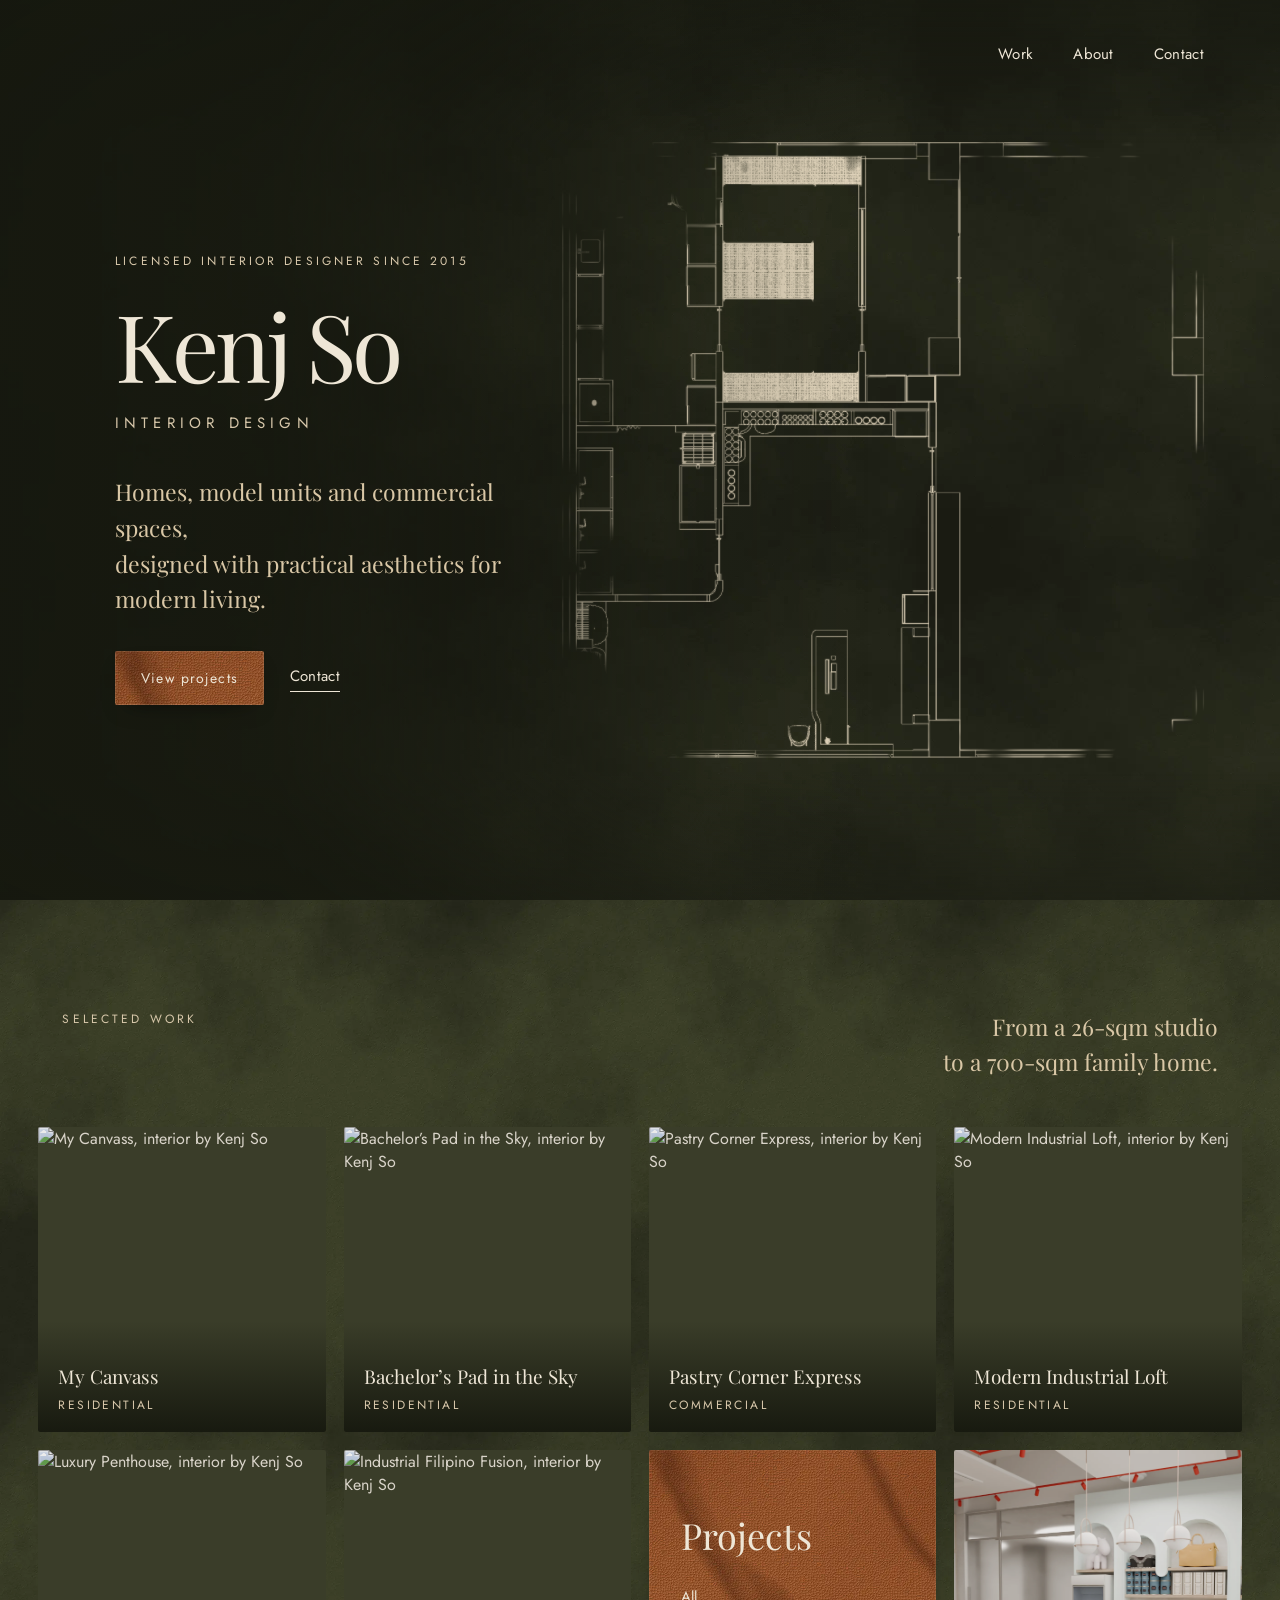
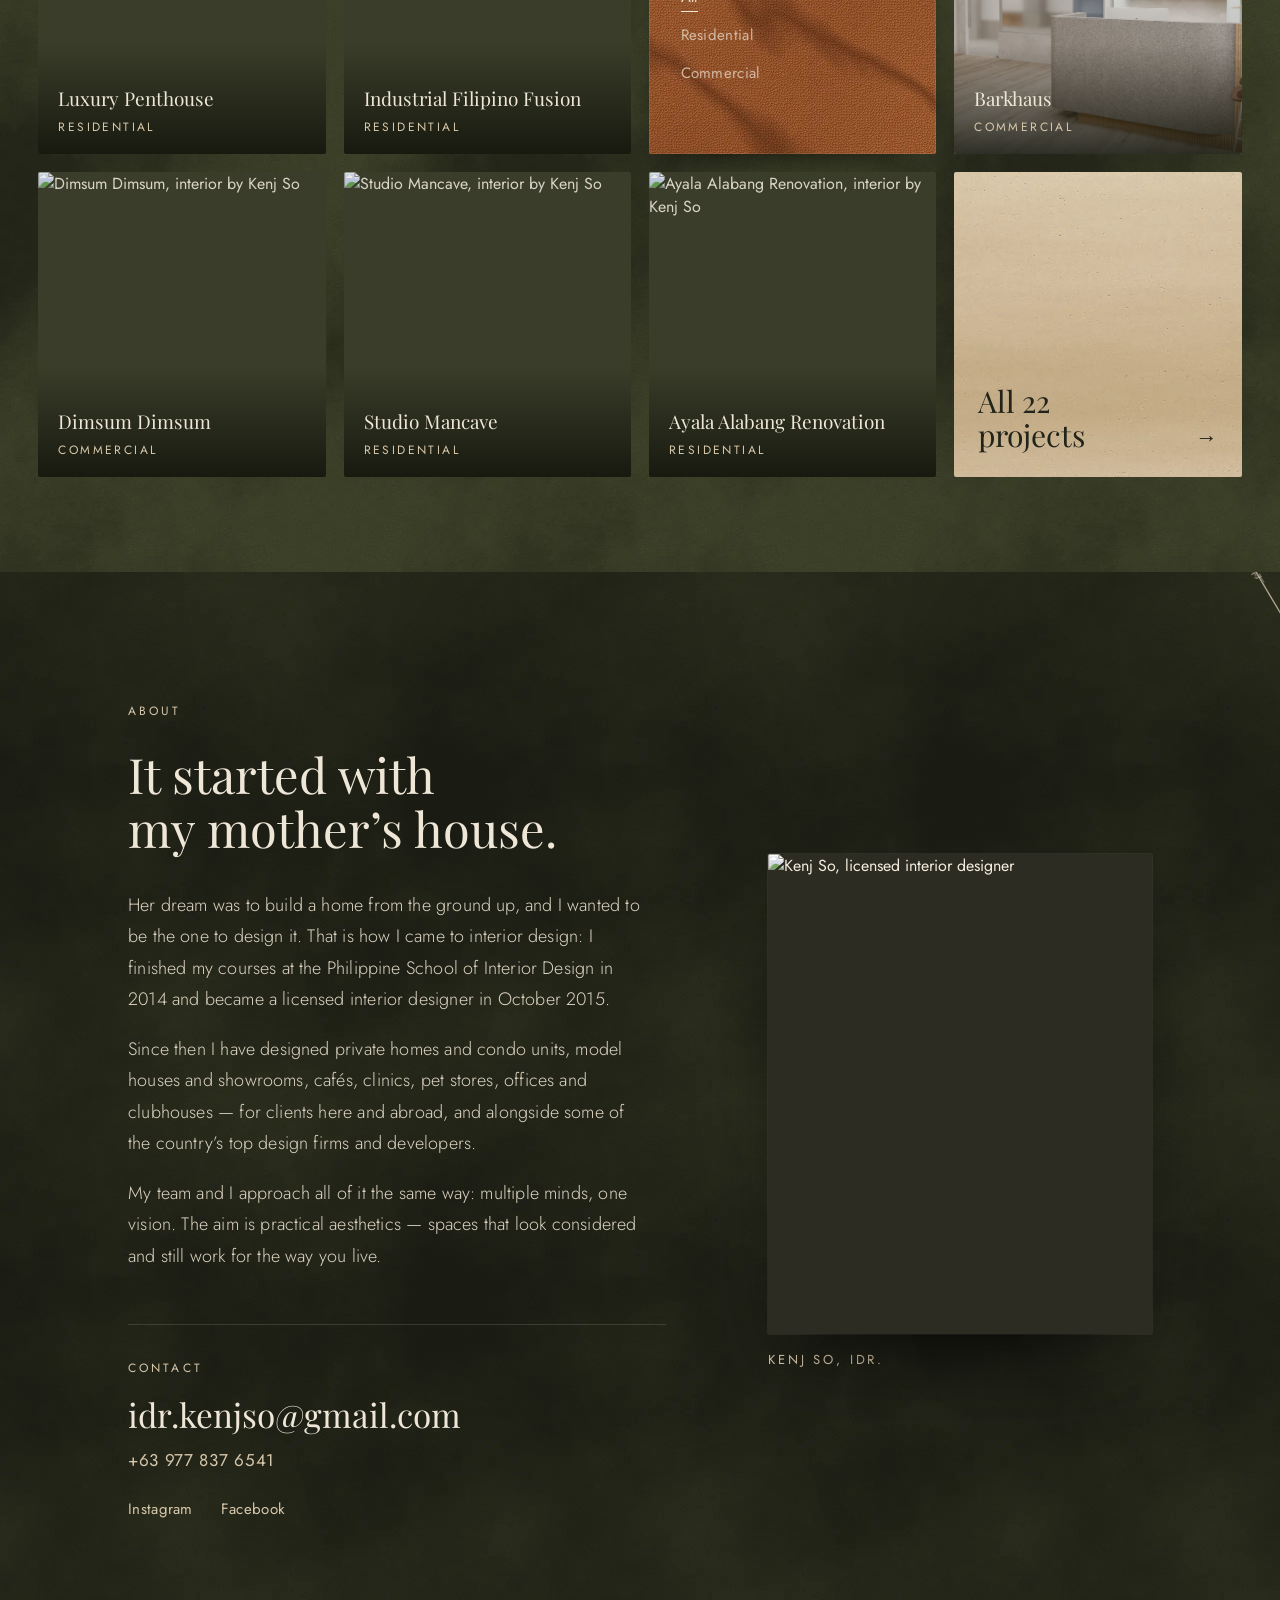
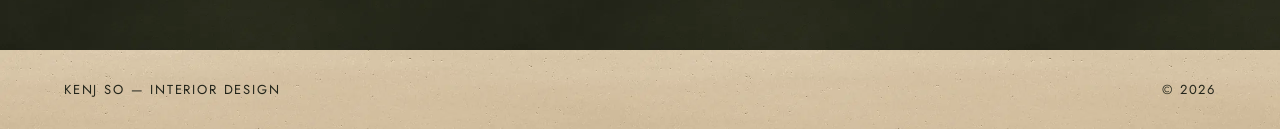
==== index.html @ 74ae032d "Kenj So portfolio prototype for client review Static site: process-led hero (plan → room), portfolio" ====
<!doctype html>
<html lang="en">
<head>
<meta charset="utf-8"><meta name="viewport" content="width=device-width,initial-scale=1">
<title>Kenj So — Interior Design</title>
<meta name="page-title" content="Kenj So — Interior Design">
<meta name="description" content="Kenj So is a licensed interior designer working on homes, model units and commercial spaces.">
<meta name="theme-color" content="#1e2015">
<meta name="robots" content="noindex, nofollow">
<link rel="preconnect" href="https://fonts.googleapis.com"><link rel="preconnect" href="https://fonts.gstatic.com" crossorigin>
<link href="https://fonts.googleapis.com/css2?family=Playfair+Display:ital,wght@0,400;0,500;1,400&family=Jost:wght@300;400;500&display=swap" rel="stylesheet">
<link rel="stylesheet" href="style.css">
<link rel="stylesheet" href="hero-sweep.css">
</head>
<body>
<a class="skip" href="#work">Skip to projects</a>

<nav class="float-nav" id="float-nav" aria-label="Main navigation">
  <span class="nav-indicator" aria-hidden="true"></span>
  <a href="#work" data-section="work">Work</a>
  <a href="#about" data-section="about">About</a>
  <a href="#connect" data-section="connect">Contact</a>
</nav>

<main>
<section class="hero" id="home" aria-labelledby="hero-title">
  <div class="sweep-art" id="sweep-art" aria-hidden="true"><img id="sweep-still" alt=""><canvas id="sweep"></canvas></div>
  <div class="sweep-scrim" aria-hidden="true"></div>
  <div class="hero-copy">
    <p class="eyebrow">Licensed interior designer since 2015</p>
    <h1 id="hero-title">Kenj So</h1>
    <p class="discipline">Interior Design</p>
    <p class="intro">Homes, model units and commercial spaces,<br>designed with practical aesthetics for modern living.</p>
    <div class="hero-links"><a class="button leather" href="#work">View projects</a><a class="text-link" href="#connect">Contact</a></div>
  </div>
</section>

<section id="work" class="work" aria-labelledby="work-title">
  <div class="section-top"><p class="eyebrow">Selected work</p><p class="lede">From a 26-sqm studio<br>to a 700-sqm family home.</p></div>
  <div id="project-grid" class="project-grid">
    <div class="project-index leather">
      <h2 id="work-title">Projects</h2>
      <div class="filters" role="group" aria-label="Project category">
        <button data-filter="all" aria-pressed="true">All</button>
        <button data-filter="residential" aria-pressed="false">Residential</button>
        <button data-filter="commercial" aria-pressed="false">Commercial</button>
      </div>
    </div>
  </div>
</section>

<section id="about" class="about" aria-labelledby="about-title">
  <div class="about-copy">
    <p class="eyebrow">About</p>
    <h2 id="about-title">It started with<br>my mother’s house.</h2>
    <p>Her dream was to build a home from the ground up, and I wanted to be the one to design it. That is how I came to interior design: I finished my courses at the Philippine School of Interior Design in 2014 and became a licensed interior designer in October 2015.</p>
    <p>Since then I have designed private homes and condo units, model houses and showrooms, cafés, clinics, pet stores, offices and clubhouses — for clients here and abroad, and alongside some of the country’s top design firms and developers.</p>
    <p>My team and I approach all of it the same way: multiple minds, one vision. The aim is practical aesthetics — spaces that look considered and still work for the way you live.</p>
    <div class="contact" id="connect">
      <p class="eyebrow">Contact</p>
      <a class="email" href="mailto:idr.kenjso@gmail.com">idr.kenjso@gmail.com</a>
      <a class="phone" href="tel:+639778376541">+63 977 837 6541</a>
      <div class="socials"><a href="https://www.instagram.com/iconique.interiors/" target="_blank" rel="noreferrer">Instagram</a><a href="https://www.facebook.com/Iconique-Interiors-1831429413762339" target="_blank" rel="noreferrer">Facebook</a></div>
    </div>
  </div>
  <figure class="portrait"><img id="portrait" alt="Kenj So, licensed interior designer" loading="lazy"><figcaption>Kenj So, IDr.</figcaption></figure>
</section>
</main>

<footer class="travertine"><span>Kenj So — Interior Design</span><span>© 2026</span></footer>

<script type="module" src="hero-sweep.js"></script><script type="module" src="app.js"></script>
</body></html>
---- style.css ----
/* Kenj So — Olive & Cognac, dark.
   Surfaces carry real-material textures (assets/textures/, made by
   scripts/make_textures.py): olive microcement walls, cognac leather for the
   things you touch, travertine underfoot. */

:root {
  --olive-950: #16180f;
  --olive-900: #1e2015;
  --olive-800: #2a2c1e;
  --olive-700: #3a3d29;
  --olive-500: #5d6042;
  --cognac: #b46d3a;
  --cognac-deep: #7c4320;
  --bronze: #8a6a45;
  --travertine: #d8c8ab;
  --cream: #eee6d6;
  --muted: #a7a08a;
  --ink: #22241a;
  --rule: rgba(238, 230, 214, .14);

  --serif: 'Playfair Display', Georgia, serif;
  --sans: 'Jost', 'Futura', 'Century Gothic', sans-serif;
  --sans-track: .02em;            /* labels set in the sans get a little air */

  --tex-wall: url(assets/textures/microcement-olive.webp);
  --tex-wall-deep: url(assets/textures/microcement-olive-deep.webp);
  --tex-leather: url(assets/textures/leather-cognac.webp);
  --tex-stone: url(assets/textures/travertine.webp);

  --ease-out: cubic-bezier(.2, .7, .2, 1);

  font-family: var(--sans);
  color: var(--cream);
  background: var(--olive-900);
  font-synthesis: none;
  scroll-behavior: smooth;
  -webkit-font-smoothing: antialiased;
}
* { box-sizing: border-box; }
body { margin: 0; background: var(--olive-900) var(--tex-wall-deep) 0 0 / 512px; }
a { color: inherit; text-decoration: none; }
button { font: inherit; color: inherit; cursor: pointer; }
button, a { -webkit-tap-highlight-color: transparent; }
:focus-visible { outline: 2px solid var(--cognac); outline-offset: 5px; }

.leather { background: var(--cognac-deep) var(--tex-leather) 0 0 / 512px; color: var(--cream); }
.travertine { background: var(--travertine) var(--tex-stone) 0 0 / 640px; color: var(--ink); }

.eyebrow {
  font-family: var(--sans); font-size: 12px; line-height: 1.6;
  letter-spacing: .26em; text-transform: uppercase; margin: 0 0 26px; color: var(--travertine);
}
.text-link {
  font-size: 15px; letter-spacing: var(--sans-track);
  border-bottom: 1px solid currentColor; padding-bottom: 4px;
  transition: color .25s, border-color .25s;
}
.text-link:hover { color: var(--cognac); }
.button {
  display: inline-block; font-size: 14px; letter-spacing: .08em;
  padding: 17px 26px; border-radius: 2px;
  box-shadow: inset 0 0 0 1px rgba(255, 235, 210, .12), 0 10px 24px -14px rgba(0, 0, 0, .7);
  transition: filter .25s, transform .25s var(--ease-out);
}
.button:hover { filter: brightness(1.12); transform: translateY(-1px); }

/* ---- Floating navigation ----------------------------------------------- */
.float-nav {
  position: fixed; z-index: 30; top: 26px; right: 4%;
  display: flex; gap: 4px; padding: 6px;
  border-radius: 999px; font-size: 15px; letter-spacing: var(--sans-track);
  border: 1px solid transparent;
  transition: background .45s, border-color .45s, box-shadow .45s, transform .45s var(--ease-out), right .6s var(--ease-out);
}
.float-nav a { position: relative; z-index: 1; white-space: nowrap; padding: 10px 18px; border-radius: 999px; transition: color .3s; color: var(--cream); }
.float-nav a:hover { color: var(--travertine); }
.float-nav a[aria-current=true] { color: var(--cream); }
.float-nav[data-floating=true] {
  background: rgba(22, 24, 15, .62);
  border-color: rgba(238, 230, 214, .12);
  box-shadow: 0 18px 40px -22px rgba(0, 0, 0, .8);
  -webkit-backdrop-filter: blur(14px) saturate(1.2); backdrop-filter: blur(14px) saturate(1.2);
  transform: translateY(-8px);
}
/* The active-section marker: a small leather tab that slides between items. */
.nav-indicator {
  position: absolute; z-index: 0; top: 6px; left: 0; height: calc(100% - 12px); width: 0;
  border-radius: 999px; opacity: 0;
  background: var(--cognac-deep) var(--tex-leather) 0 0 / 256px;
  box-shadow: inset 0 0 0 1px rgba(255, 225, 190, .14);
  transition: transform .5s var(--ease-out), width .5s var(--ease-out), opacity .35s;
}

/* ---- Hero copy (art lives in hero-sweep.css) ----------------------------- */
.hero { position: relative; min-height: 760px; height: 100svh; max-height: 1200px; overflow: hidden; }
.hero-copy { position: absolute; top: 28%; left: 9%; width: 34%; z-index: 2; }
.hero h1 {
  font-family: var(--serif); font-weight: 400; font-size: clamp(76px, 7.3vw, 128px);
  line-height: 1.02; letter-spacing: -.045em; margin: 0 0 20px; color: var(--cream);
}
.discipline { font-size: 15px; letter-spacing: .34em; text-transform: uppercase; margin: 0 0 40px; color: var(--travertine); }
.intro { font-family: var(--serif); font-size: 23px; line-height: 1.55; color: #d9c7a6; margin: 0; }
.hero-links { display: flex; gap: 26px; align-items: center; margin-top: 34px; flex-wrap: wrap; }

/* ---- Work --------------------------------------------------------------- */
.work { background: var(--olive-800) var(--tex-wall) 0 0 / 512px; padding: 110px 3% 95px; }
.section-top { display: flex; align-items: start; justify-content: space-between; margin: 0 2% 48px; }
.section-top .eyebrow { margin: 0; }
.lede { font-family: var(--serif); font-size: 23px; line-height: 1.5; margin: 0; text-align: right; color: #d9c7a6; }

.project-grid { position: relative; display: grid; grid-template-columns: repeat(4, minmax(0, 1fr)); gap: 18px; }
.project-index {
  grid-column: 3; grid-row: 2;
  display: flex; flex-direction: column; justify-content: center; padding: 30px 11%;
  border-radius: 2px; box-shadow: inset 0 0 0 1px rgba(255, 225, 190, .1), 0 18px 40px -26px #000;
}
.project-index h2 { font-family: var(--serif); font-size: 36px; font-weight: 400; line-height: 1.18; margin: 0 0 24px; }
.filters { display: flex; flex-direction: column; align-items: start; gap: 4px; }
.filters button {
  font-size: 15px; letter-spacing: var(--sans-track); background: none; border: 0; padding: 6px 0;
  color: rgba(238, 230, 214, .7); position: relative; transition: color .25s;
}
.filters button::after {
  content: ""; position: absolute; left: 0; right: 0; bottom: 2px; height: 1px; background: currentColor;
  transform: scaleX(0); transform-origin: left; transition: transform .4s var(--ease-out);
}
.filters button:hover, .filters button[aria-pressed=true] { color: var(--cream); }
.filters button[aria-pressed=true]::after { transform: scaleX(1); }

.project-card {
  position: relative; aspect-ratio: 1 / 1.06; overflow: hidden; padding: 0; border: 0;
  text-align: left; color: var(--cream); background: var(--olive-700); border-radius: 2px;
}
.project-card img { width: 100%; height: 100%; object-fit: cover; display: block; transition: transform .8s var(--ease-out), filter .6s; filter: saturate(.72) brightness(.92); }
.project-card:hover img { transform: scale(1.045); filter: saturate(1) brightness(1); }
.project-caption { position: absolute; inset: auto 0 0; padding: 44px 20px 18px; background: linear-gradient(transparent, rgba(16, 18, 10, .82)); }
.project-caption strong { display: block; font-family: var(--serif); font-size: 19px; font-weight: 400; line-height: 1.25; }
.project-caption span { display: block; font-size: 12px; letter-spacing: .2em; text-transform: uppercase; margin-top: 7px; color: var(--travertine); }

.more-projects {
  display: flex; align-items: end; justify-content: space-between; gap: 12px; padding: 24px; min-height: 180px;
  font-family: var(--serif); font-size: 30px; border-radius: 2px;
}
.more-projects::after { content: "→"; font-family: var(--sans); font-size: 22px; transition: transform .35s var(--ease-out); }
.more-projects span { max-width: 8ch; line-height: 1.12; }
.more-projects:hover::after { transform: translateX(6px); }

.project-grid.filtered .project-index { grid-column: auto; grid-row: auto; }
.project-grid [hidden] { display: none; }

/* ---- About + Contact ------------------------------------------------------- */
.about { position: relative; overflow: hidden; padding: 130px 10% 130px; display: grid; grid-template-columns: 1.05fr .75fr; gap: 10%; align-items: center; isolation: isolate; }
.sketch-canvas { position: absolute; inset: 0; width: 100%; height: 100%; z-index: -1; pointer-events: none; }
.about-copy { position: relative; }
.about h2 { font-family: var(--serif); font-weight: 400; font-size: clamp(38px, 3.8vw, 60px); margin: 0 0 34px; line-height: 1.12; }
.about-copy > p:not(.eyebrow) { max-width: 520px; font-size: 18px; line-height: 1.75; color: #ddd4c2; letter-spacing: .01em; font-weight: 300; }
.contact { border-top: 1px solid var(--rule); margin-top: 52px; padding-top: 34px; scroll-margin-top: 120px; }
.contact .eyebrow { margin-bottom: 14px; }
.email { display: inline-block; font-family: var(--serif); font-size: clamp(26px, 2.6vw, 38px); background: linear-gradient(var(--cognac), var(--cognac)) 0 100% / 0 1px no-repeat; transition: background-size .5s var(--ease-out), color .3s; }
.email:hover { background-size: 100% 1px; color: #e2b48b; }
.phone { display: block; margin-top: 12px; font-size: 17px; letter-spacing: .04em; color: var(--travertine); }
.socials { display: flex; gap: 28px; font-size: 15px; letter-spacing: var(--sans-track); margin-top: 26px; color: var(--travertine); }
.socials a:hover, .phone:hover { color: var(--cream); }
.portrait { margin: 0; justify-self: end; width: 100%; max-width: 440px; position: relative; }
.portrait img { display: block; width: 100%; aspect-ratio: 4 / 5; object-fit: cover; object-position: 50% 18%; border-radius: 2px; filter: saturate(.62) sepia(.12); box-shadow: 0 40px 80px -40px rgba(0, 0, 0, .85), 0 0 0 1px rgba(238, 230, 214, .08); background: var(--olive-800); }
.portrait figcaption { position: static; margin-top: 16px; font-size: 13px; letter-spacing: .22em; text-transform: uppercase; color: var(--travertine); }

footer { padding: 30px 5%; display: flex; justify-content: space-between; gap: 30px; font-size: 13px; letter-spacing: .14em; text-transform: uppercase; }

/* ---- Utility, dialog ------------------------------------------------------ */
.skip { position: absolute; width: 1px; height: 1px; overflow: hidden; clip: rect(0 0 0 0); white-space: nowrap; }
.skip:focus { clip: auto; top: 12px; left: 12px; width: auto; height: auto; padding: 10px; background: var(--cream); color: var(--ink); z-index: 40; }
dialog { padding: 0; border: 0; color: var(--cream); width: min(920px, 92vw); max-height: 90svh; background: var(--olive-900) var(--tex-wall-deep) 0 0 / 512px; border-radius: 2px; }
dialog::backdrop { background: rgba(14, 15, 9, .82); -webkit-backdrop-filter: blur(6px); backdrop-filter: blur(6px); }
.close { position: sticky; top: 15px; float: right; margin: 15px; z-index: 1; background: rgba(22, 24, 15, .7); border: 1px solid var(--rule); padding: 11px 20px; border-radius: 999px; letter-spacing: var(--sans-track); }
.dialog-content { padding: 56px; }
.dialog-content h2 { font-family: var(--serif); font-size: 40px; line-height: 1.2; font-weight: 400; margin: 18px 0; }
.dialog-content p { font-size: 17px; line-height: 1.8; color: #ddd4c2; white-space: pre-line; }
.dialog-content img { width: 100%; height: auto; display: block; margin: 20px 0; }
#dialog-images { clear: both; }

/* ---- Responsive ------------------------------------------------------------ */
@media (min-width: 1700px) { .hero-copy { left: 12%; } }
@media (max-width: 1000px) {
  .hero-copy { left: 6%; width: 40%; }
  .hero h1 { font-size: 86px; }
  .project-grid { gap: 12px; }
  .project-index { padding: 18px 8%; }
  .project-index h2 { font-size: 30px; }
  .about { padding: 100px 7%; gap: 7%; }
}
@media (max-width: 700px) {
  .float-nav { top: 14px; right: 50%; transform: translateX(50%); font-size: 14px; }
  .float-nav[data-floating=true] { transform: translateX(50%) translateY(-4px); }
  .float-nav a { padding: 9px 13px; }
  .hero { height: 100svh; min-height: 640px; max-height: none; }
  .hero-copy { top: auto; bottom: max(44px, 6svh); left: 7%; width: 86%; }
  .hero h1 { font-size: 76px; margin-bottom: 12px; text-shadow: 0 2px 24px rgba(8,16,10,.5); }
  .hero .eyebrow { font-size: 11px; margin-bottom: 20px; }
  .discipline { font-size: 13px; margin-bottom: 24px; }
  .intro { font-size: 20px; line-height: 1.45; }
  .hero-links { margin-top: 24px; }
  .work { padding: 70px 5% 55px; }
  .section-top { margin: 0 0 28px; flex-direction: column; gap: 14px; }
  .lede { font-size: 20px; text-align: left; }
  .project-grid { grid-template-columns: repeat(2, minmax(0, 1fr)); gap: 10px; }
  .project-index { grid-column: 1; grid-row: 1; min-height: 220px; padding: 16px 9%; }
  .project-index h2 { font-size: 30px; margin-bottom: 14px; }
  .filters button { font-size: 14px; }
  .project-caption { padding: 30px 12px 13px; }
  .project-caption strong { font-size: 16px; }
  .project-caption span { font-size: 10px; }
  .more-projects { font-size: 24px; min-height: 0; aspect-ratio: 1 / 1.06; }
  .about { padding: 80px 8% 90px; grid-template-columns: 1fr; gap: 56px; }
  .about h2 { font-size: 40px; }
  .about-copy > p:not(.eyebrow) { font-size: 17px; }
  .portrait { justify-self: center; max-width: 360px; }
  .email { font-size: 30px; }
  footer { flex-direction: column; gap: 8px; padding: 26px 8%; font-size: 11px; }
  .dialog-content { padding: 44px 24px; }
  .dialog-content h2 { font-size: 30px; }
}
@media (prefers-reduced-motion: reduce) {
  :root { scroll-behavior: auto; }
  *, *::before, *::after { transition: none !important; }
}


html.pv-open, html.pv-open body { overflow: hidden; }

/* ---- Portfolio page --------------------------------------------------------- */
.portfolio { padding: 140px 4% 110px; }
.portfolio-head { margin: 0 1% 52px; }
.back-home { font-size: 14px; letter-spacing: .2em; text-transform: uppercase; }
.portfolio-head h1 { font-family: var(--serif); font-weight: 400; font-size: clamp(56px, 7vw, 112px); line-height: 1; letter-spacing: -.03em; margin: 34px 0 30px; }
.portfolio-bar { display: flex; justify-content: space-between; align-items: end; gap: 24px; border-bottom: 1px solid var(--rule); padding-bottom: 14px; }
.filters-row { flex-direction: row; gap: 26px; }
.count { margin: 0; font-size: 14px; letter-spacing: .08em; color: var(--muted); }
.portfolio-grid { position: relative; display: grid; grid-template-columns: repeat(4, minmax(0, 1fr)); grid-auto-rows: clamp(220px, 20vw, 360px); grid-auto-flow: dense; gap: 16px; }
.portfolio-grid .project-card { aspect-ratio: auto; height: 100%; }
.portfolio-grid .big { grid-column: span 2; grid-row: span 2; }
.portfolio-grid .tall { grid-row: span 2; }
.portfolio-grid .wide { grid-column: span 2; }
.portfolio-grid .big .project-caption strong { font-size: 28px; }
.portfolio-grid [hidden] { display: none; }

/* ---- Project view (full screen, over the page) ------------------------------ */
.project-view { position: fixed; inset: 0; z-index: 60; background: var(--olive-900) var(--tex-wall-deep) 0 0 / 512px; color: var(--cream); }
.project-view[hidden] { display: none; }
.pv-scroll { position: absolute; inset: 0; overflow-y: auto; overscroll-behavior: contain; }
.pv-close {
  position: absolute; top: 22px; right: 4%; z-index: 2; padding: 11px 22px; border-radius: 999px; font-size: 15px; letter-spacing: var(--sans-track);
  background: rgba(22, 24, 15, .62); border: 1px solid rgba(238, 230, 214, .16); -webkit-backdrop-filter: blur(12px); backdrop-filter: blur(12px);
  transition: background .25s;
}
.pv-close::after { content: " ✕"; font-size: 12px; margin-left: 4px; }
.pv-close:hover { background: var(--cognac-deep) var(--tex-leather) 0 0 / 256px; }
.pv-hero { position: relative; height: 100svh; min-height: 520px; overflow: hidden; }
.pv-hero img { position: absolute; inset: 0; width: 100%; height: 100%; object-fit: cover; }
.pv-hero::after { content: ""; position: absolute; inset: 0; background: linear-gradient(0deg, rgba(16, 18, 10, .88) 0%, rgba(16, 18, 10, .35) 34%, rgba(16, 18, 10, 0) 58%), linear-gradient(180deg, rgba(16, 18, 10, .45), transparent 18%); }
.pv-hero-copy { position: absolute; z-index: 1; left: 6%; right: 6%; bottom: 8%; max-width: 980px; }
.pv-hero h1 { font-family: var(--serif); font-weight: 400; font-size: clamp(48px, 6.4vw, 104px); line-height: 1.02; letter-spacing: -.03em; margin: 0 0 18px; }
.pv-tagline { font-family: var(--serif); font-size: clamp(19px, 1.7vw, 25px); line-height: 1.45; color: #e0cfb0; margin: 0; max-width: 34em; }
.pv-story { display: grid; grid-template-columns: minmax(180px, 1fr) 2.4fr; gap: 6%; padding: 110px 6% 90px; max-width: 1400px; margin: 0 auto; }
.pv-meta { margin: 0; display: grid; grid-template-columns: auto; align-content: start; gap: 4px; position: sticky; top: 100px; }
.pv-meta dt { font-size: 12px; letter-spacing: .24em; text-transform: uppercase; color: var(--muted); margin-top: 18px; }
.pv-meta dt:first-child { margin-top: 0; }
.pv-meta dd { margin: 0; font-size: 17px; color: var(--cream); }
.pv-body p { font-size: 19px; line-height: 1.8; font-weight: 300; color: #e2dac8; margin: 0 0 1.2em; max-width: 40em; }
.pv-body p:first-child::first-letter { font-family: var(--serif); float: left; font-size: 3.4em; line-height: .9; padding: 6px 10px 0 0; color: var(--travertine); }
.pv-gallery { display: grid; grid-template-columns: 1fr 1fr; gap: 16px; padding: 0 4% 16px; }
.pv-gallery figure { margin: 0; overflow: hidden; border-radius: 2px; background: var(--olive-800); }
.pv-gallery figure.wide { grid-column: span 2; }
.pv-gallery img { display: block; width: 100%; height: 100%; object-fit: cover; }
.pv-next { display: flex; justify-content: space-between; align-items: end; gap: 30px; padding: 100px 6% 90px; border-top: 1px solid var(--rule); margin-top: 90px; }
.pv-next-link { text-align: right; }
.pv-next-link .eyebrow { display: block; margin-bottom: 10px; }
.pv-next-link strong { font-family: var(--serif); font-weight: 400; font-size: clamp(34px, 4.4vw, 68px); line-height: 1.05; transition: color .3s; }
.pv-next-link strong::after { content: " →"; font-family: var(--sans); font-size: .5em; vertical-align: middle; }
.pv-next-link:hover strong { color: #e2b48b; }

@media (max-width: 700px) {
  .portfolio { padding: 110px 5% 70px; }
  .portfolio-bar { flex-direction: column; align-items: start; }
  .filters-row { gap: 20px; }
  .portfolio-grid { grid-template-columns: repeat(2, minmax(0, 1fr)); grid-auto-rows: 46vw; gap: 10px; }
  .portfolio-grid .big .project-caption strong { font-size: 22px; }
  .pv-close { top: 14px; right: 5%; }
  .pv-hero { height: 86svh; }
  .pv-story { grid-template-columns: 1fr; padding: 64px 7% 50px; gap: 34px; }
  .pv-meta { position: static; grid-template-columns: auto 1fr; column-gap: 18px; row-gap: 6px; }
  .pv-meta dt { margin-top: 0; align-self: center; }
  .pv-body p { font-size: 17px; }
  .pv-gallery { grid-template-columns: 1fr; gap: 10px; padding: 0 0 10px; }
  .pv-gallery figure.wide { grid-column: auto; }
  .pv-next { flex-direction: column-reverse; align-items: start; padding: 70px 7%; margin-top: 50px; }
  .pv-next-link { text-align: left; }
}
---- hero-sweep.css ----
/* Full-bleed "first line" hero (see hero-sweep.js). Loaded after style.css. */
.hero { background: var(--olive-950) var(--tex-wall-deep) 0 0 / 512px; }
.sweep-art { position: absolute; inset: 0; z-index: 0; }
.sweep-art canvas, .sweep-art img { position: absolute; inset: 0; width: 100%; height: 100%; display: block; }
.sweep-art img { object-fit: cover; object-position: 58% 50%; opacity: 0; transition: opacity .8s ease; }
.sweep-art[data-mode=still] img { opacity: 1; }
.sweep-art[data-mode=still] canvas { display: none; }
.sweep-art img:not([src]) { display: none; }

/* Dark scrim so the copy reads over the finished (light) room. Over the
   microcement stages it is near-invisible: it matches the paper. */
.sweep-scrim {
  position: absolute; inset: 0; z-index: 1; pointer-events: none;
  background:
    linear-gradient(90deg, rgba(22,24,15,.95) 0%, rgba(22,24,15,.88) 22%, rgba(22,24,15,.58) 37%, rgba(22,24,15,.14) 55%, rgba(22,24,15,0) 68%),
    linear-gradient(180deg, rgba(22,24,15,.55) 0%, rgba(22,24,15,0) 16%),
    linear-gradient(0deg, rgba(30,32,21,.6) 0%, rgba(30,32,21,0) 14%);
}

/* Phones: the artwork fills the screen behind the copy. An emerald-olive veil
   keeps the text readable, deepest at the bottom where the copy sits. */
@media (max-width: 700px) {
  .sweep-art img { object-position: 58% 50%; }
  .sweep-scrim {
    background:
      linear-gradient(180deg, rgba(14,28,20,.62) 0%, rgba(14,28,20,.18) 16%, rgba(14,28,20,.24) 40%, rgba(12,24,17,.80) 66%, rgba(10,20,14,.93) 100%),
      linear-gradient(rgba(24,48,32,.20), rgba(24,48,32,.20));
  }
}
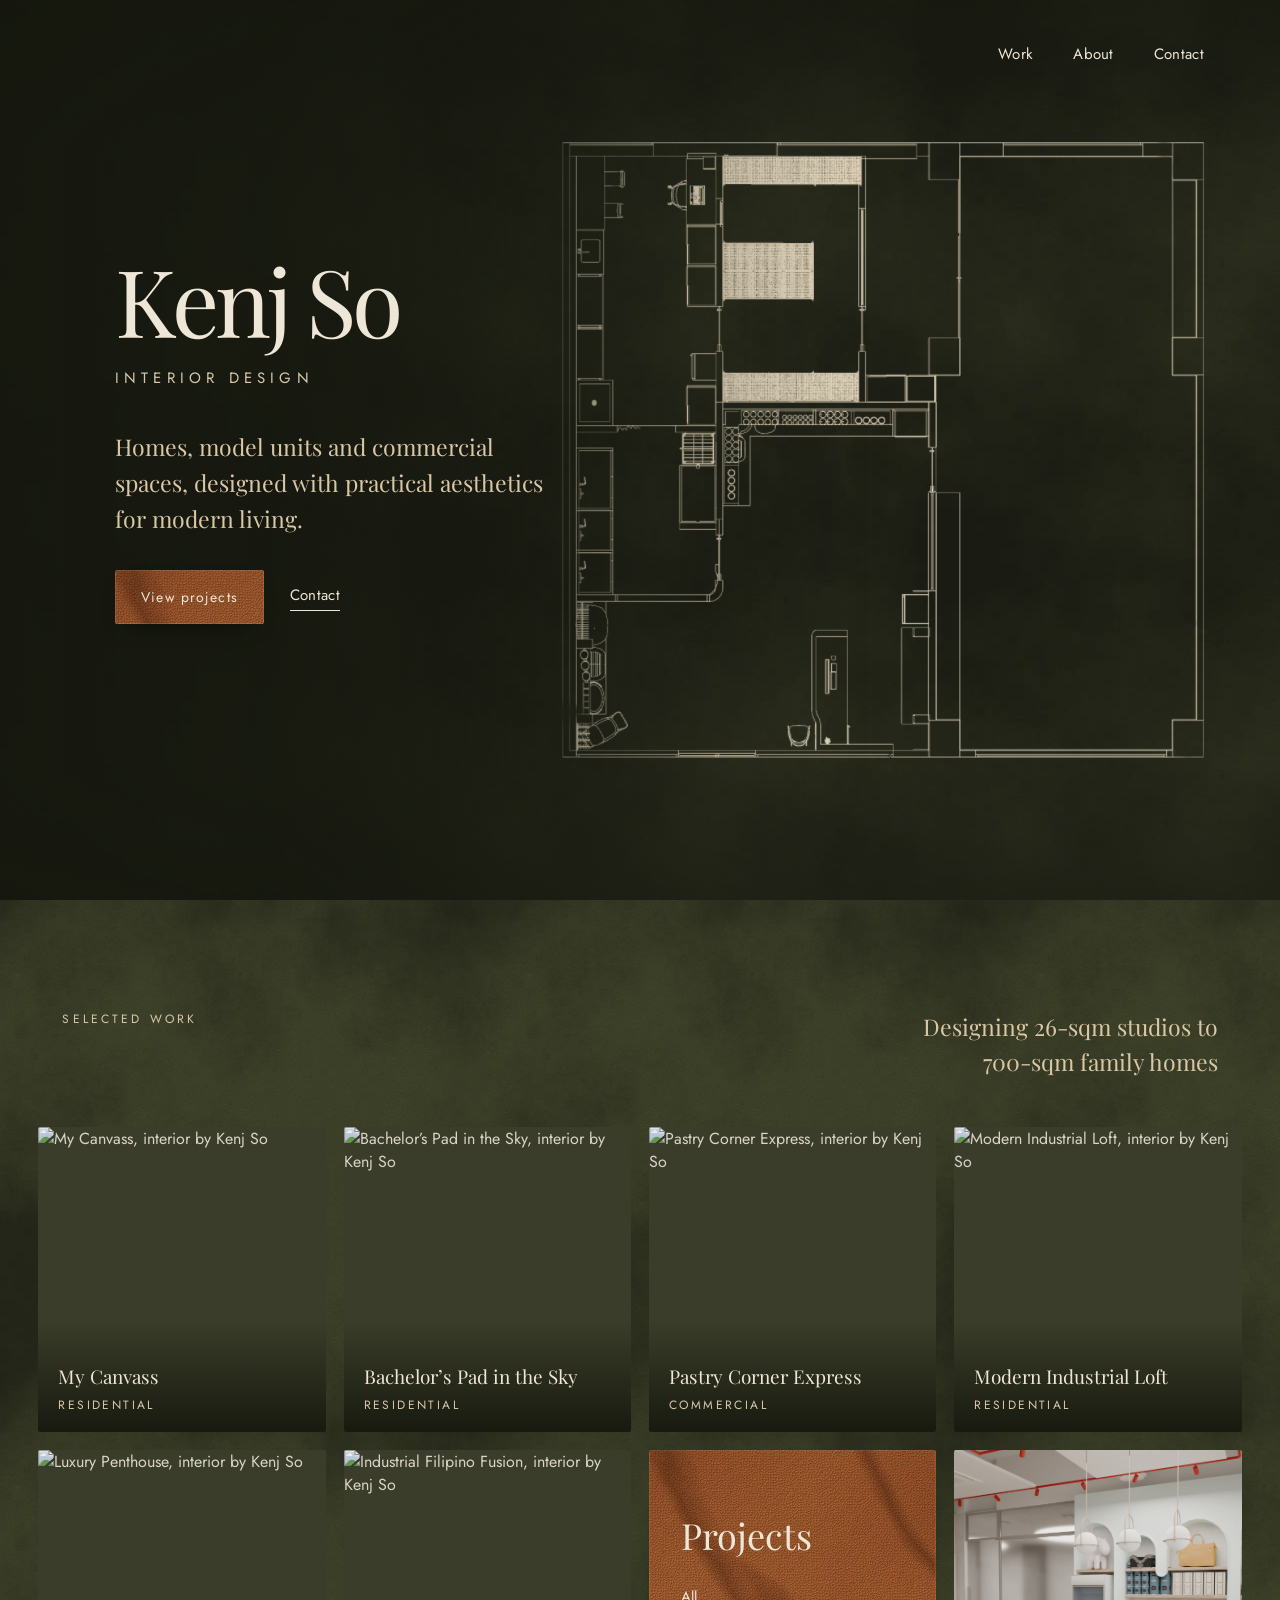
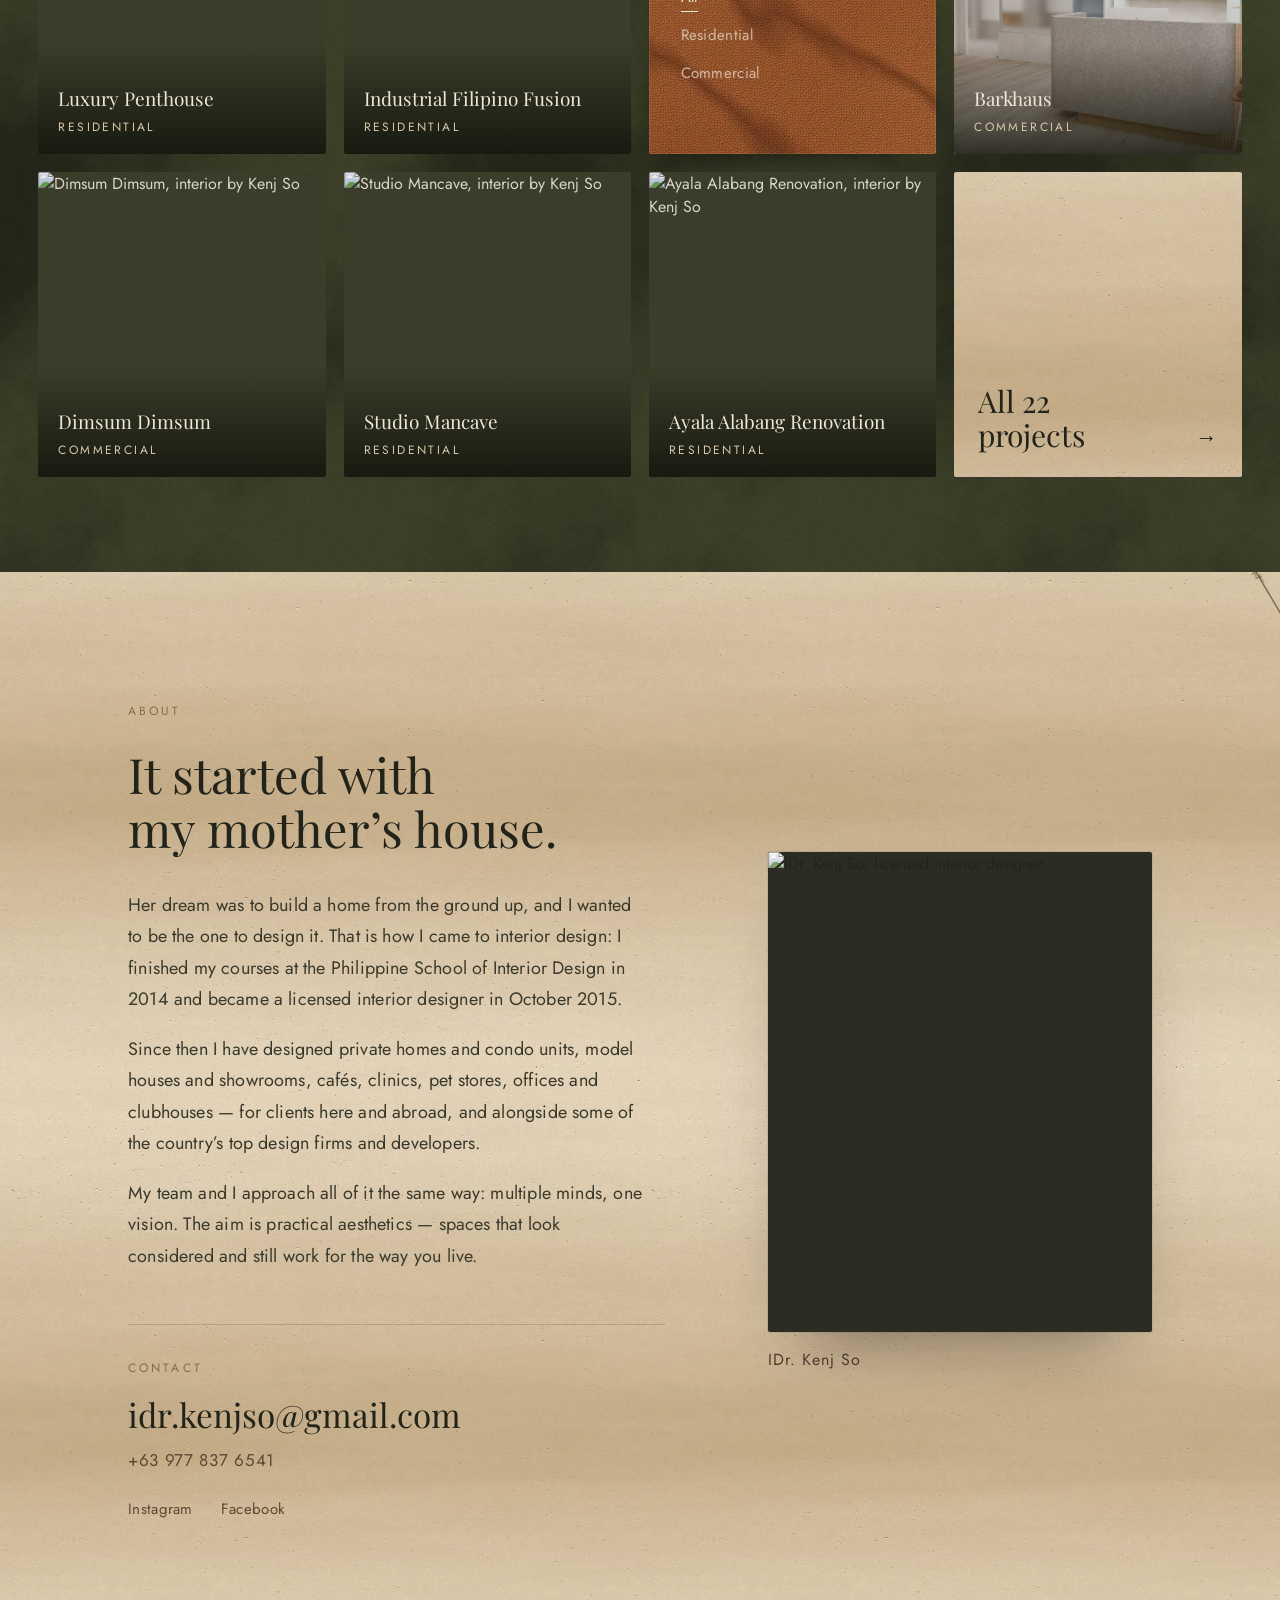
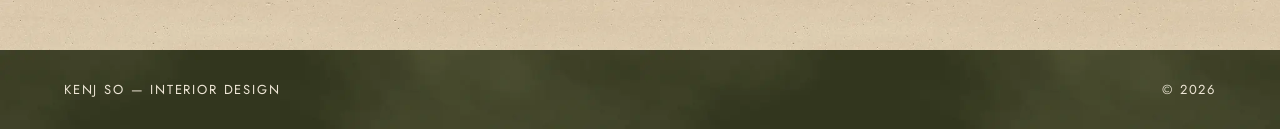
==== commit 6f08c465: "Refine copy, Projects tile on phones, travertine contact fold - Hero: drop the 'since 2015' eyebrow;" ====
--- a/index.html
+++ b/index.html
@@ -27,16 +27,15 @@
   <div class="sweep-art" id="sweep-art" aria-hidden="true"><img id="sweep-still" alt=""><canvas id="sweep"></canvas></div>
   <div class="sweep-scrim" aria-hidden="true"></div>
   <div class="hero-copy">
-    <p class="eyebrow">Licensed interior designer since 2015</p>
     <h1 id="hero-title">Kenj So</h1>
     <p class="discipline">Interior Design</p>
-    <p class="intro">Homes, model units and commercial spaces,<br>designed with practical aesthetics for modern living.</p>
+    <p class="intro">Homes, model units and commercial spaces, designed with practical aesthetics for modern living.</p>
     <div class="hero-links"><a class="button leather" href="#work">View projects</a><a class="text-link" href="#connect">Contact</a></div>
   </div>
 </section>
 
 <section id="work" class="work" aria-labelledby="work-title">
-  <div class="section-top"><p class="eyebrow">Selected work</p><p class="lede">From a 26-sqm studio<br>to a 700-sqm family home.</p></div>
+  <div class="section-top"><p class="eyebrow">Selected work</p><p class="lede">Designing 26-sqm studios to 700-sqm family homes</p></div>
   <div id="project-grid" class="project-grid">
     <div class="project-index leather">
       <h2 id="work-title">Projects</h2>
@@ -49,7 +48,7 @@
   </div>
 </section>
 
-<section id="about" class="about" aria-labelledby="about-title">
+<section id="about" class="about travertine" aria-labelledby="about-title">
   <div class="about-copy">
     <p class="eyebrow">About</p>
     <h2 id="about-title">It started with<br>my mother’s house.</h2>
@@ -63,11 +62,11 @@
       <div class="socials"><a href="https://www.instagram.com/iconique.interiors/" target="_blank" rel="noreferrer">Instagram</a><a href="https://www.facebook.com/Iconique-Interiors-1831429413762339" target="_blank" rel="noreferrer">Facebook</a></div>
     </div>
   </div>
-  <figure class="portrait"><img id="portrait" alt="Kenj So, licensed interior designer" loading="lazy"><figcaption>Kenj So, IDr.</figcaption></figure>
+  <figure class="portrait"><img id="portrait" alt="IDr. Kenj So, licensed interior designer" loading="lazy"><figcaption>IDr. Kenj So</figcaption></figure>
 </section>
 </main>
 
-<footer class="travertine"><span>Kenj So — Interior Design</span><span>© 2026</span></footer>
+<footer class="limewash"><span>Kenj So — Interior Design</span><span>© 2026</span></footer>
 
 <script type="module" src="hero-sweep.js"></script><script type="module" src="app.js"></script>
 </body></html>
--- a/style.css
+++ b/style.css
@@ -26,6 +26,7 @@
   --tex-wall-deep: url(assets/textures/microcement-olive-deep.webp);
   --tex-leather: url(assets/textures/leather-cognac.webp);
   --tex-stone: url(assets/textures/travertine.webp);
+  --tex-limewash: url(assets/textures/limewash-olive.webp);
 
   --ease-out: cubic-bezier(.2, .7, .2, 1);
 
@@ -45,6 +46,7 @@
 
 .leather { background: var(--cognac-deep) var(--tex-leather) 0 0 / 512px; color: var(--cream); }
 .travertine { background: var(--travertine) var(--tex-stone) 0 0 / 640px; color: var(--ink); }
+.limewash { background: var(--olive-700) var(--tex-limewash) 0 0 / 640px; color: var(--cream); }
 
 .eyebrow {
   font-family: var(--sans); font-size: 12px; line-height: 1.6;
@@ -99,14 +101,14 @@
   line-height: 1.02; letter-spacing: -.045em; margin: 0 0 20px; color: var(--cream);
 }
 .discipline { font-size: 15px; letter-spacing: .34em; text-transform: uppercase; margin: 0 0 40px; color: var(--travertine); }
-.intro { font-family: var(--serif); font-size: 23px; line-height: 1.55; color: #d9c7a6; margin: 0; }
+.intro { font-family: var(--serif); font-size: 23px; line-height: 1.55; color: #d9c7a6; margin: 0; max-width: 22em; }
 .hero-links { display: flex; gap: 26px; align-items: center; margin-top: 34px; flex-wrap: wrap; }
 
 /* ---- Work --------------------------------------------------------------- */
 .work { background: var(--olive-800) var(--tex-wall) 0 0 / 512px; padding: 110px 3% 95px; }
 .section-top { display: flex; align-items: start; justify-content: space-between; margin: 0 2% 48px; }
 .section-top .eyebrow { margin: 0; }
-.lede { font-family: var(--serif); font-size: 23px; line-height: 1.5; margin: 0; text-align: right; color: #d9c7a6; }
+.lede { font-family: var(--serif); font-size: 23px; line-height: 1.5; margin: 0; text-align: right; color: #d9c7a6; max-width: 15em; }
 
 .project-grid { position: relative; display: grid; grid-template-columns: repeat(4, minmax(0, 1fr)); gap: 18px; }
 .project-index {
@@ -149,21 +151,24 @@
 .project-grid [hidden] { display: none; }
 
 /* ---- About + Contact ------------------------------------------------------- */
-.about { position: relative; overflow: hidden; padding: 130px 10% 130px; display: grid; grid-template-columns: 1.05fr .75fr; gap: 10%; align-items: center; isolation: isolate; }
+/* On travertine: ink text, bronze accents, and the sketches drawn in pencil-bronze. */
+.about { --sketch-ink: rgba(92, 70, 46, .42); --rule-dark: rgba(34, 36, 26, .18); position: relative; overflow: hidden; padding: 130px 10% 130px; display: grid; grid-template-columns: 1.05fr .75fr; gap: 10%; align-items: center; isolation: isolate; }
 .sketch-canvas { position: absolute; inset: 0; width: 100%; height: 100%; z-index: -1; pointer-events: none; }
 .about-copy { position: relative; }
 .about h2 { font-family: var(--serif); font-weight: 400; font-size: clamp(38px, 3.8vw, 60px); margin: 0 0 34px; line-height: 1.12; }
-.about-copy > p:not(.eyebrow) { max-width: 520px; font-size: 18px; line-height: 1.75; color: #ddd4c2; letter-spacing: .01em; font-weight: 300; }
-.contact { border-top: 1px solid var(--rule); margin-top: 52px; padding-top: 34px; scroll-margin-top: 120px; }
+.about .eyebrow { color: var(--bronze); }
+.about-copy > p:not(.eyebrow) { max-width: 520px; font-size: 18px; line-height: 1.75; color: #3a3a2c; letter-spacing: .01em; font-weight: 400; }
+.about .text-link:hover { color: var(--cognac-deep); }
+.contact { border-top: 1px solid var(--rule-dark); margin-top: 52px; padding-top: 34px; scroll-margin-top: 120px; }
 .contact .eyebrow { margin-bottom: 14px; }
 .email { display: inline-block; font-family: var(--serif); font-size: clamp(26px, 2.6vw, 38px); background: linear-gradient(var(--cognac), var(--cognac)) 0 100% / 0 1px no-repeat; transition: background-size .5s var(--ease-out), color .3s; }
-.email:hover { background-size: 100% 1px; color: #e2b48b; }
-.phone { display: block; margin-top: 12px; font-size: 17px; letter-spacing: .04em; color: var(--travertine); }
-.socials { display: flex; gap: 28px; font-size: 15px; letter-spacing: var(--sans-track); margin-top: 26px; color: var(--travertine); }
-.socials a:hover, .phone:hover { color: var(--cream); }
+.email:hover { background-size: 100% 1px; color: var(--cognac-deep); }
+.phone { display: block; margin-top: 12px; font-size: 17px; letter-spacing: .04em; color: #5a4a34; }
+.socials { display: flex; gap: 28px; font-size: 15px; letter-spacing: var(--sans-track); margin-top: 26px; color: #5a4a34; }
+.socials a:hover, .phone:hover { color: var(--cognac-deep); }
 .portrait { margin: 0; justify-self: end; width: 100%; max-width: 440px; position: relative; }
-.portrait img { display: block; width: 100%; aspect-ratio: 4 / 5; object-fit: cover; object-position: 50% 18%; border-radius: 2px; filter: saturate(.62) sepia(.12); box-shadow: 0 40px 80px -40px rgba(0, 0, 0, .85), 0 0 0 1px rgba(238, 230, 214, .08); background: var(--olive-800); }
-.portrait figcaption { position: static; margin-top: 16px; font-size: 13px; letter-spacing: .22em; text-transform: uppercase; color: var(--travertine); }
+.portrait img { display: block; width: 100%; aspect-ratio: 4 / 5; object-fit: cover; object-position: 50% 18%; border-radius: 2px; filter: saturate(.62) sepia(.12); box-shadow: 0 40px 70px -38px rgba(40, 30, 16, .55), 0 0 0 1px rgba(34, 36, 26, .08); background: var(--olive-800); }
+.portrait figcaption { position: static; margin-top: 16px; font-size: 16px; letter-spacing: .06em; color: #4e4030; }   /* mixed case: the title is "IDr." */
 
 footer { padding: 30px 5%; display: flex; justify-content: space-between; gap: 30px; font-size: 13px; letter-spacing: .14em; text-transform: uppercase; }
 
@@ -204,8 +209,10 @@
   .section-top { margin: 0 0 28px; flex-direction: column; gap: 14px; }
   .lede { font-size: 20px; text-align: left; }
   .project-grid { grid-template-columns: repeat(2, minmax(0, 1fr)); gap: 10px; }
-  .project-index { grid-column: 1; grid-row: 1; min-height: 220px; padding: 16px 9%; }
-  .project-index h2 { font-size: 30px; margin-bottom: 14px; }
+  .project-index { grid-column: 1; grid-row: 1; aspect-ratio: 1 / 1.06; min-height: 0; overflow: hidden; padding: 12px 11%; }
+  .project-index h2 { font-size: 25px; margin-bottom: 8px; }
+  .project-index .filters { gap: 0; }
+  .project-index .filters button { padding: 4px 0; }
   .filters button { font-size: 14px; }
   .project-caption { padding: 30px 12px 13px; }
   .project-caption strong { font-size: 16px; }
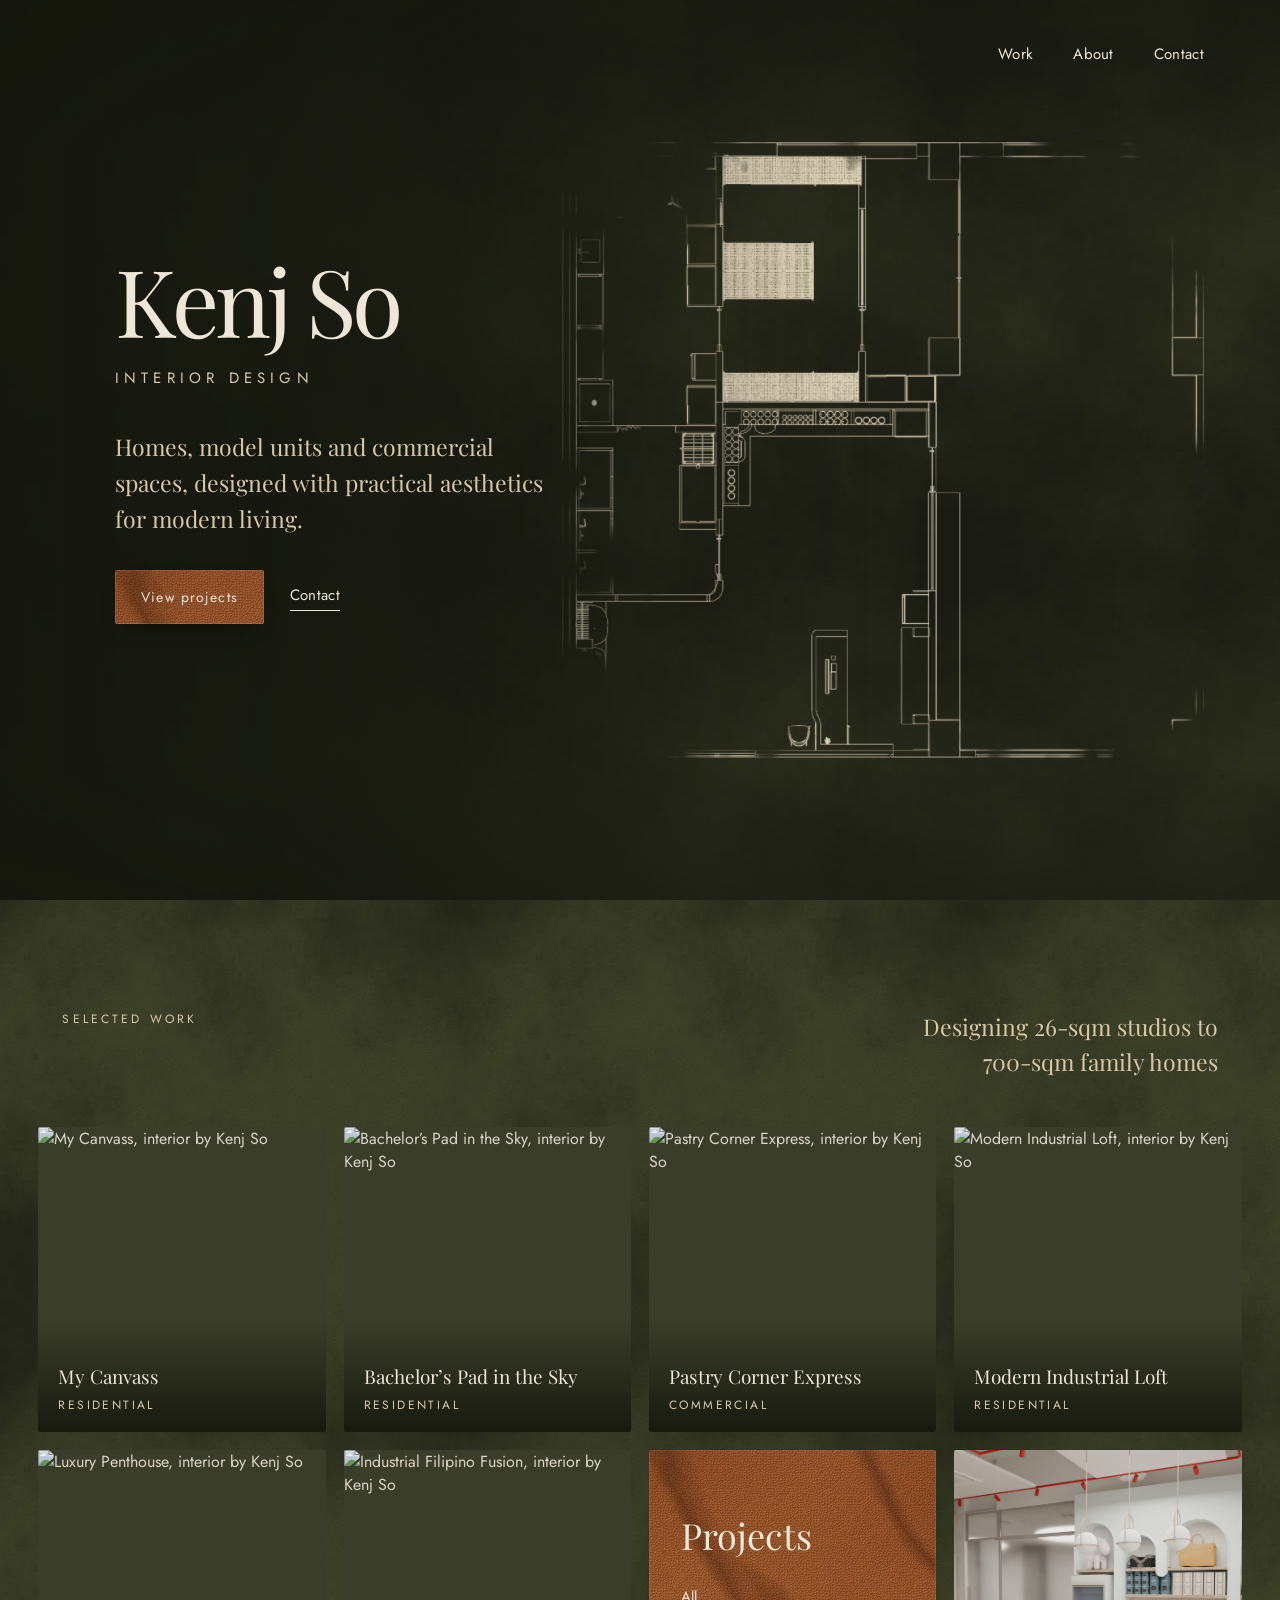
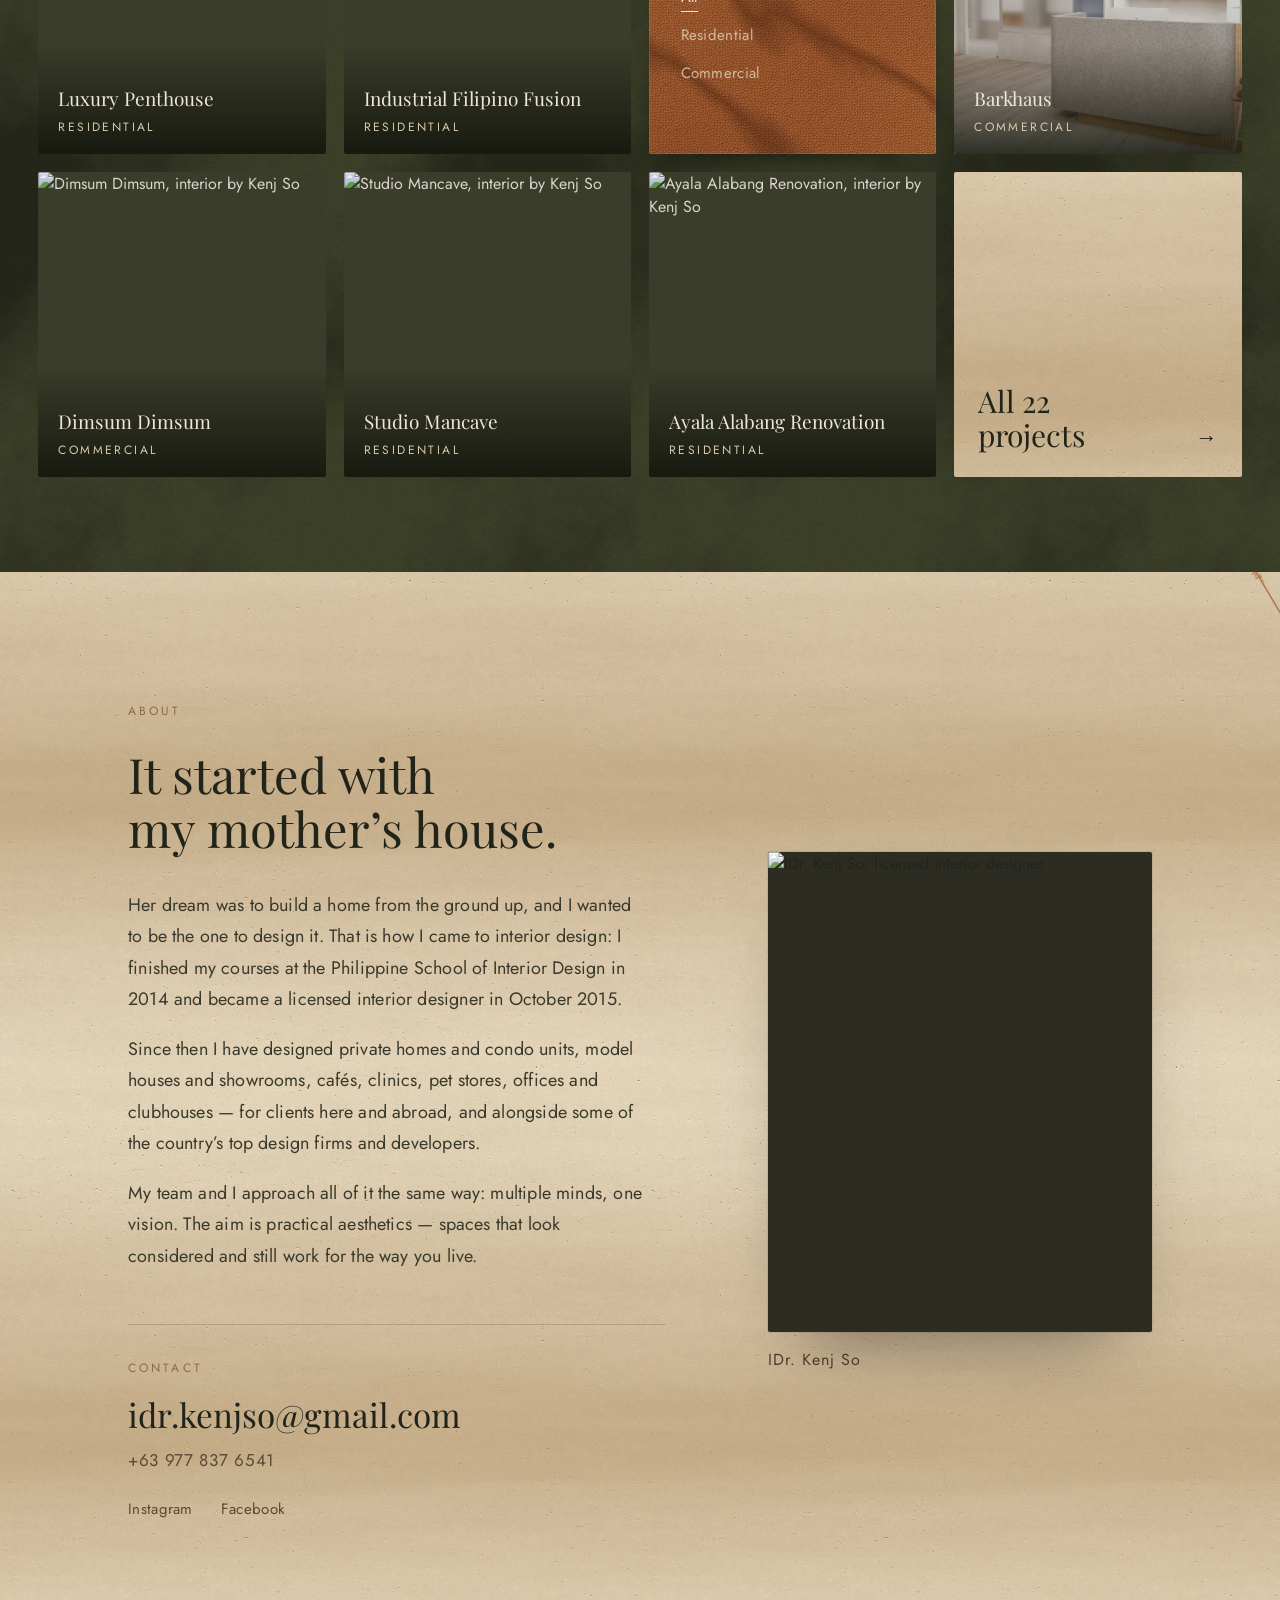
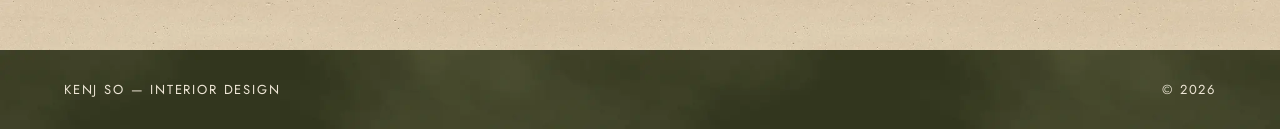
==== commit 3aced385: "Fingerprint CSS/JS so browsers never mix old and new files GitHub Pages caches files for 10 minutes," ====
--- a/index.html
+++ b/index.html
@@ -9,8 +9,8 @@
 <meta name="robots" content="noindex, nofollow">
 <link rel="preconnect" href="https://fonts.googleapis.com"><link rel="preconnect" href="https://fonts.gstatic.com" crossorigin>
 <link href="https://fonts.googleapis.com/css2?family=Playfair+Display:ital,wght@0,400;0,500;1,400&family=Jost:wght@300;400;500&display=swap" rel="stylesheet">
-<link rel="stylesheet" href="style.css">
-<link rel="stylesheet" href="hero-sweep.css">
+<link rel="stylesheet" href="style.css?v=9b13a66bbe">
+<link rel="stylesheet" href="hero-sweep.css?v=600a5cd5b3">
 </head>
 <body>
 <a class="skip" href="#work">Skip to projects</a>
@@ -68,5 +68,5 @@
 
 <footer class="limewash"><span>Kenj So — Interior Design</span><span>© 2026</span></footer>
 
-<script type="module" src="hero-sweep.js"></script><script type="module" src="app.js"></script>
+<script type="module" src="hero-sweep.js?v=ff6f8d1fd6"></script><script type="module" src="app.js?v=5d392044bd"></script>
 </body></html>
--- a/style.css
+++ b/style.css
@@ -151,8 +151,8 @@
 .project-grid [hidden] { display: none; }
 
 /* ---- About + Contact ------------------------------------------------------- */
-/* On travertine: ink text, bronze accents, and the sketches drawn in pencil-bronze. */
-.about { --sketch-ink: rgba(92, 70, 46, .42); --rule-dark: rgba(34, 36, 26, .18); position: relative; overflow: hidden; padding: 130px 10% 130px; display: grid; grid-template-columns: 1.05fr .75fr; gap: 10%; align-items: center; isolation: isolate; }
+/* On travertine: ink text, bronze accents, and the sketches drawn in cognac. */
+.about { --sketch-ink: rgba(168, 96, 48, .5); --rule-dark: rgba(34, 36, 26, .18); position: relative; overflow: hidden; padding: 130px 10% 130px; display: grid; grid-template-columns: 1.05fr .75fr; gap: 10%; align-items: center; isolation: isolate; }
 .sketch-canvas { position: absolute; inset: 0; width: 100%; height: 100%; z-index: -1; pointer-events: none; }
 .about-copy { position: relative; }
 .about h2 { font-family: var(--serif); font-weight: 400; font-size: clamp(38px, 3.8vw, 60px); margin: 0 0 34px; line-height: 1.12; }
@@ -209,10 +209,11 @@
   .section-top { margin: 0 0 28px; flex-direction: column; gap: 14px; }
   .lede { font-size: 20px; text-align: left; }
   .project-grid { grid-template-columns: repeat(2, minmax(0, 1fr)); gap: 10px; }
-  .project-index { grid-column: 1; grid-row: 1; aspect-ratio: 1 / 1.06; min-height: 0; overflow: hidden; padding: 12px 11%; }
-  .project-index h2 { font-size: 25px; margin-bottom: 8px; }
-  .project-index .filters { gap: 0; }
-  .project-index .filters button { padding: 4px 0; }
+  /* Same footprint as a photo card: compact heading, filters run inline and wrap. */
+  .project-index { grid-column: 1; grid-row: 1; aspect-ratio: 1 / 1.06; min-height: 0; overflow: hidden; padding: 14px 10%; justify-content: center; }
+  .project-index h2 { font-size: 26px; margin-bottom: 10px; }
+  .project-index .filters { flex-direction: row; flex-wrap: wrap; gap: 2px 14px; }
+  .project-index .filters button { padding: 3px 0; font-size: 14px; }
   .filters button { font-size: 14px; }
   .project-caption { padding: 30px 12px 13px; }
   .project-caption strong { font-size: 16px; }
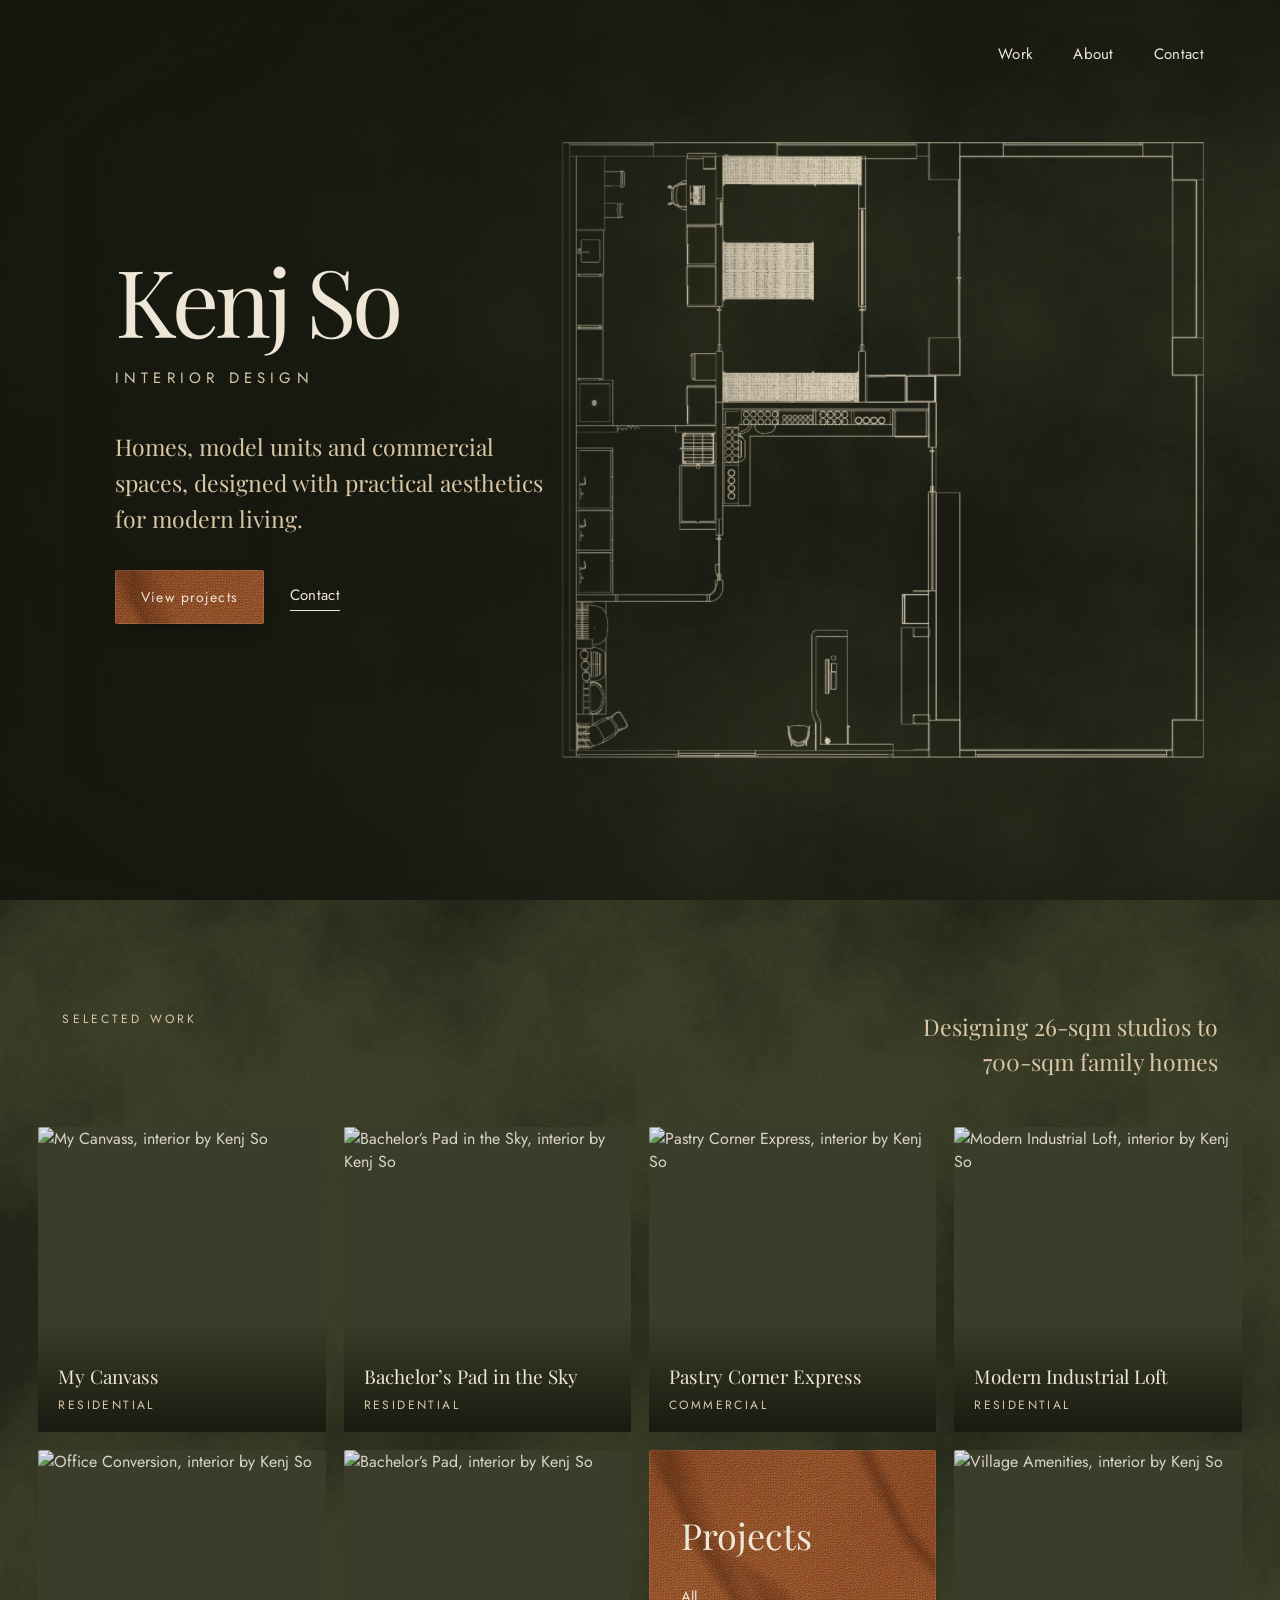
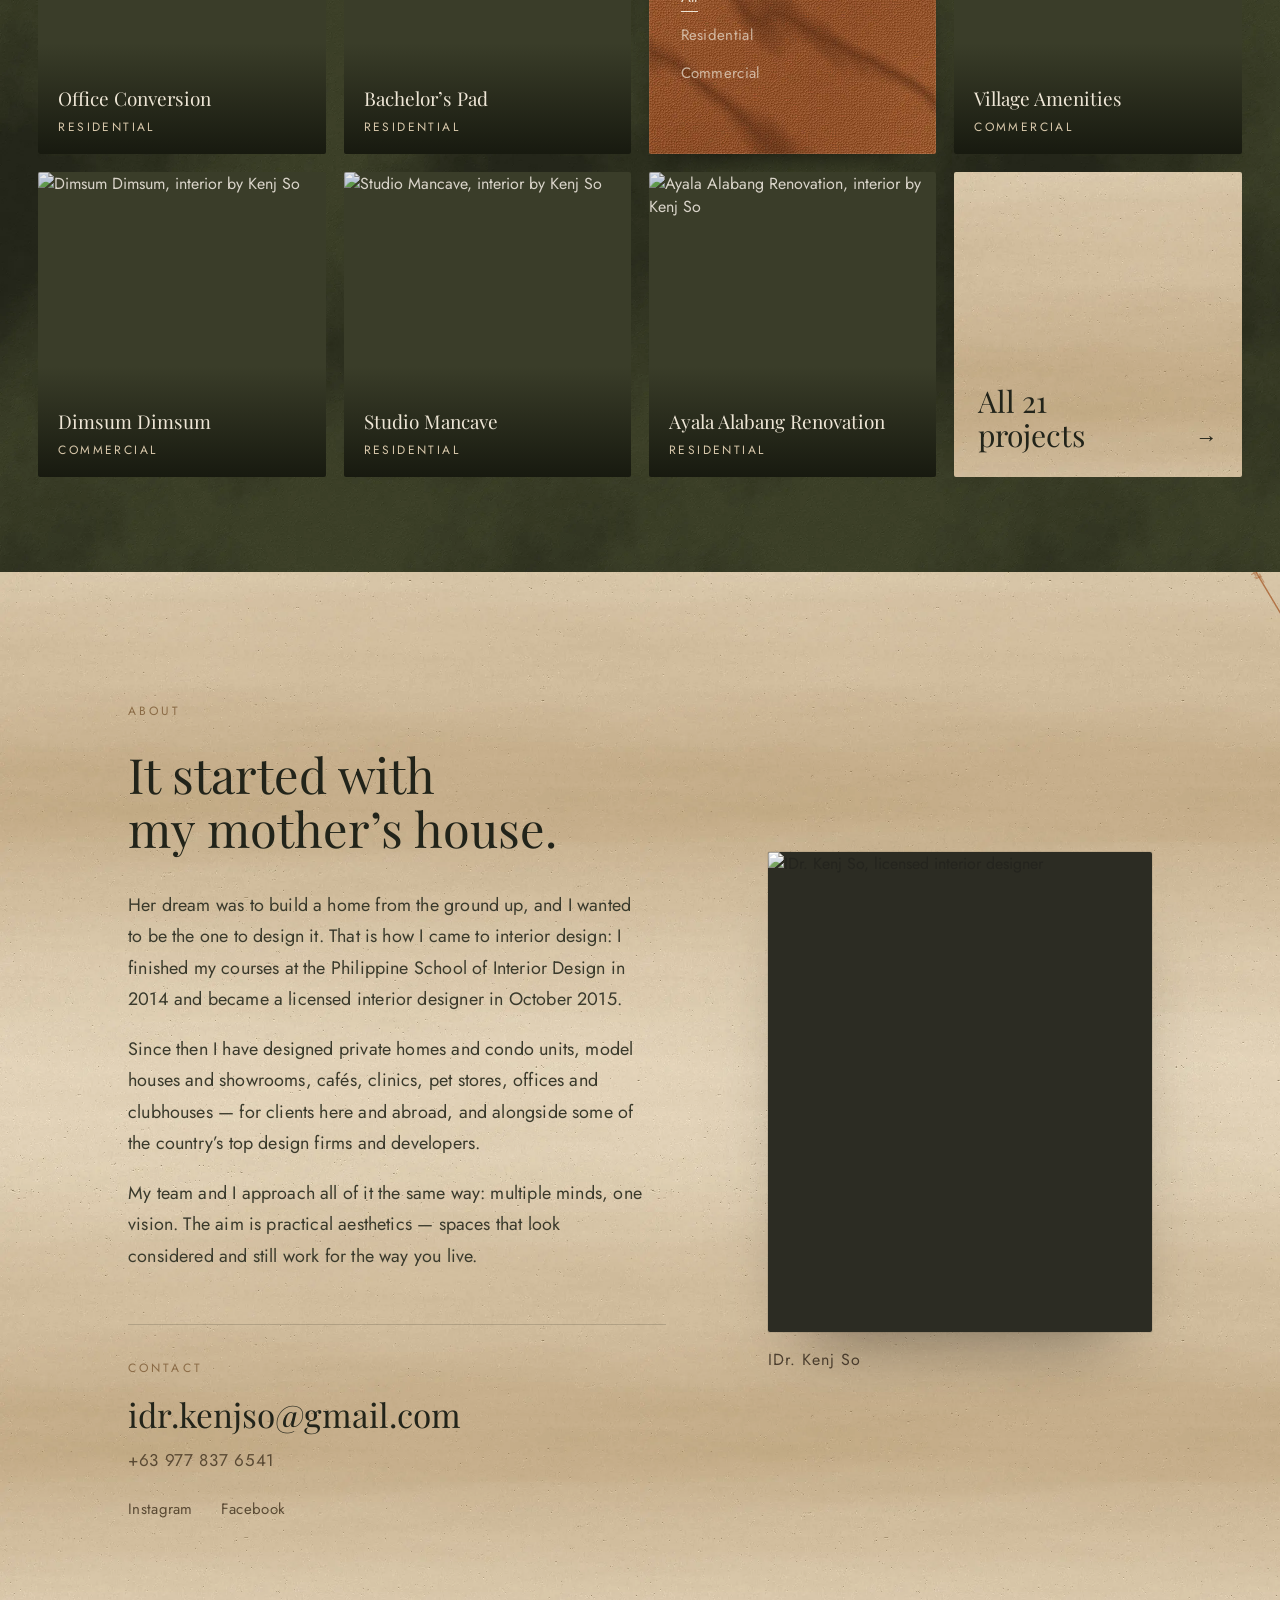
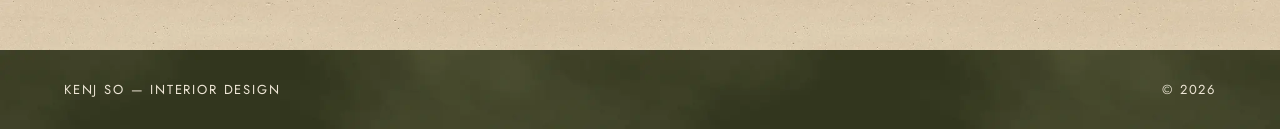
==== commit 3568425e: "Hide nine projects from lists, add eight placeholder projects Unlisted projects still open from thei" ====
--- a/index.html
+++ b/index.html
@@ -9,7 +9,7 @@
 <meta name="robots" content="noindex, nofollow">
 <link rel="preconnect" href="https://fonts.googleapis.com"><link rel="preconnect" href="https://fonts.gstatic.com" crossorigin>
 <link href="https://fonts.googleapis.com/css2?family=Playfair+Display:ital,wght@0,400;0,500;1,400&family=Jost:wght@300;400;500&display=swap" rel="stylesheet">
-<link rel="stylesheet" href="style.css?v=9b13a66bbe">
+<link rel="stylesheet" href="style.css?v=fc8b260964">
 <link rel="stylesheet" href="hero-sweep.css?v=600a5cd5b3">
 </head>
 <body>
@@ -68,5 +68,5 @@
 
 <footer class="limewash"><span>Kenj So — Interior Design</span><span>© 2026</span></footer>
 
-<script type="module" src="hero-sweep.js?v=ff6f8d1fd6"></script><script type="module" src="app.js?v=5d392044bd"></script>
+<script type="module" src="hero-sweep.js?v=ff6f8d1fd6"></script><script type="module" src="app.js?v=b177089873"></script>
 </body></html>
--- a/style.css
+++ b/style.css
@@ -304,3 +304,14 @@
   .pv-next { flex-direction: column-reverse; align-items: start; padding: 70px 7%; margin-top: 50px; }
   .pv-next-link { text-align: left; }
 }
+
+/* Projects without photos yet */
+.project-card.is-placeholder { background: var(--olive-700) var(--tex-limewash) 0 0 / 640px; }
+.card-placeholder {
+  position: absolute; inset: 0; display: grid; place-items: center; padding-bottom: 30%;
+  font-size: 12px; letter-spacing: .24em; text-transform: uppercase; color: rgba(238, 230, 214, .42);
+  background: repeating-linear-gradient(135deg, transparent 0 22px, rgba(238, 230, 214, .035) 22px 23px);
+}
+.pv-hero.is-placeholder { height: 62svh; min-height: 420px; background: var(--olive-700) var(--tex-limewash) 0 0 / 640px; }
+.pv-story.is-placeholder .pv-body p { color: var(--muted); font-style: italic; }
+.pv-story.is-placeholder .pv-body p:first-child::first-letter { float: none; font: inherit; padding: 0; color: inherit; }
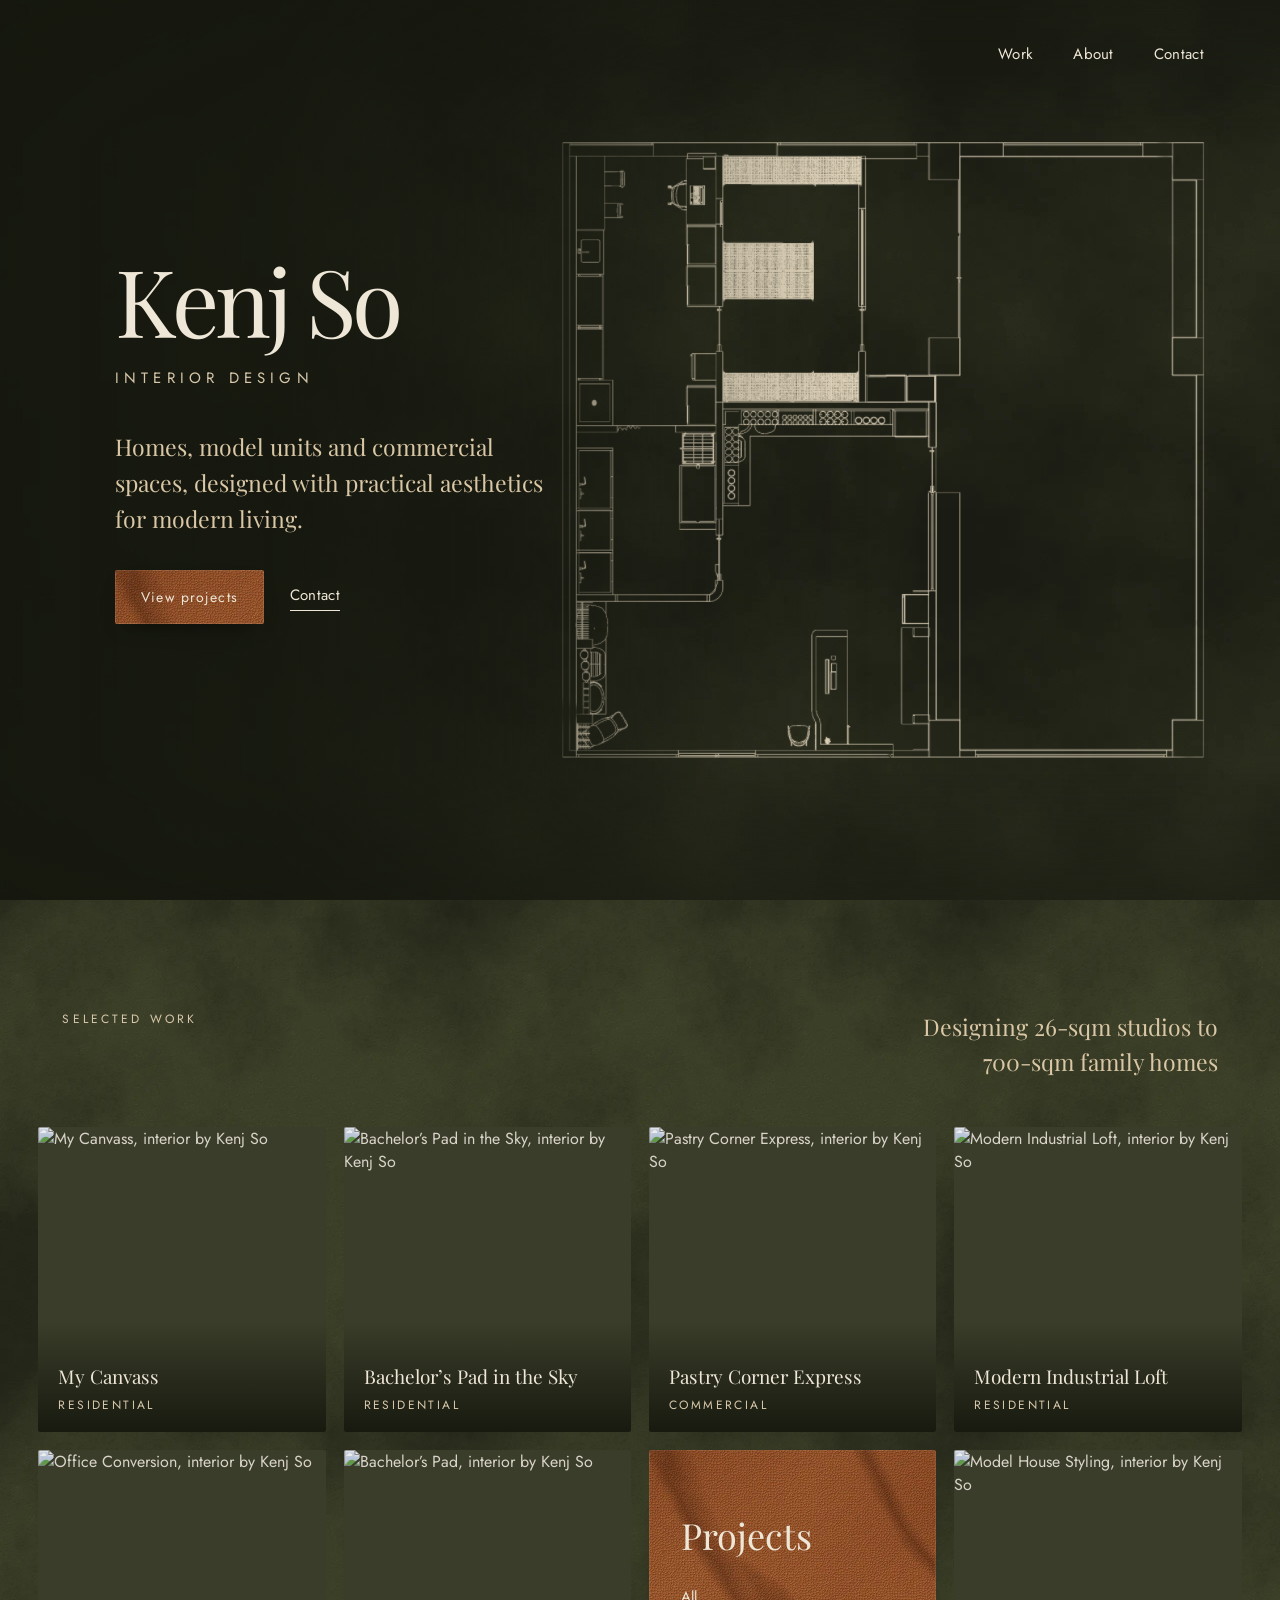
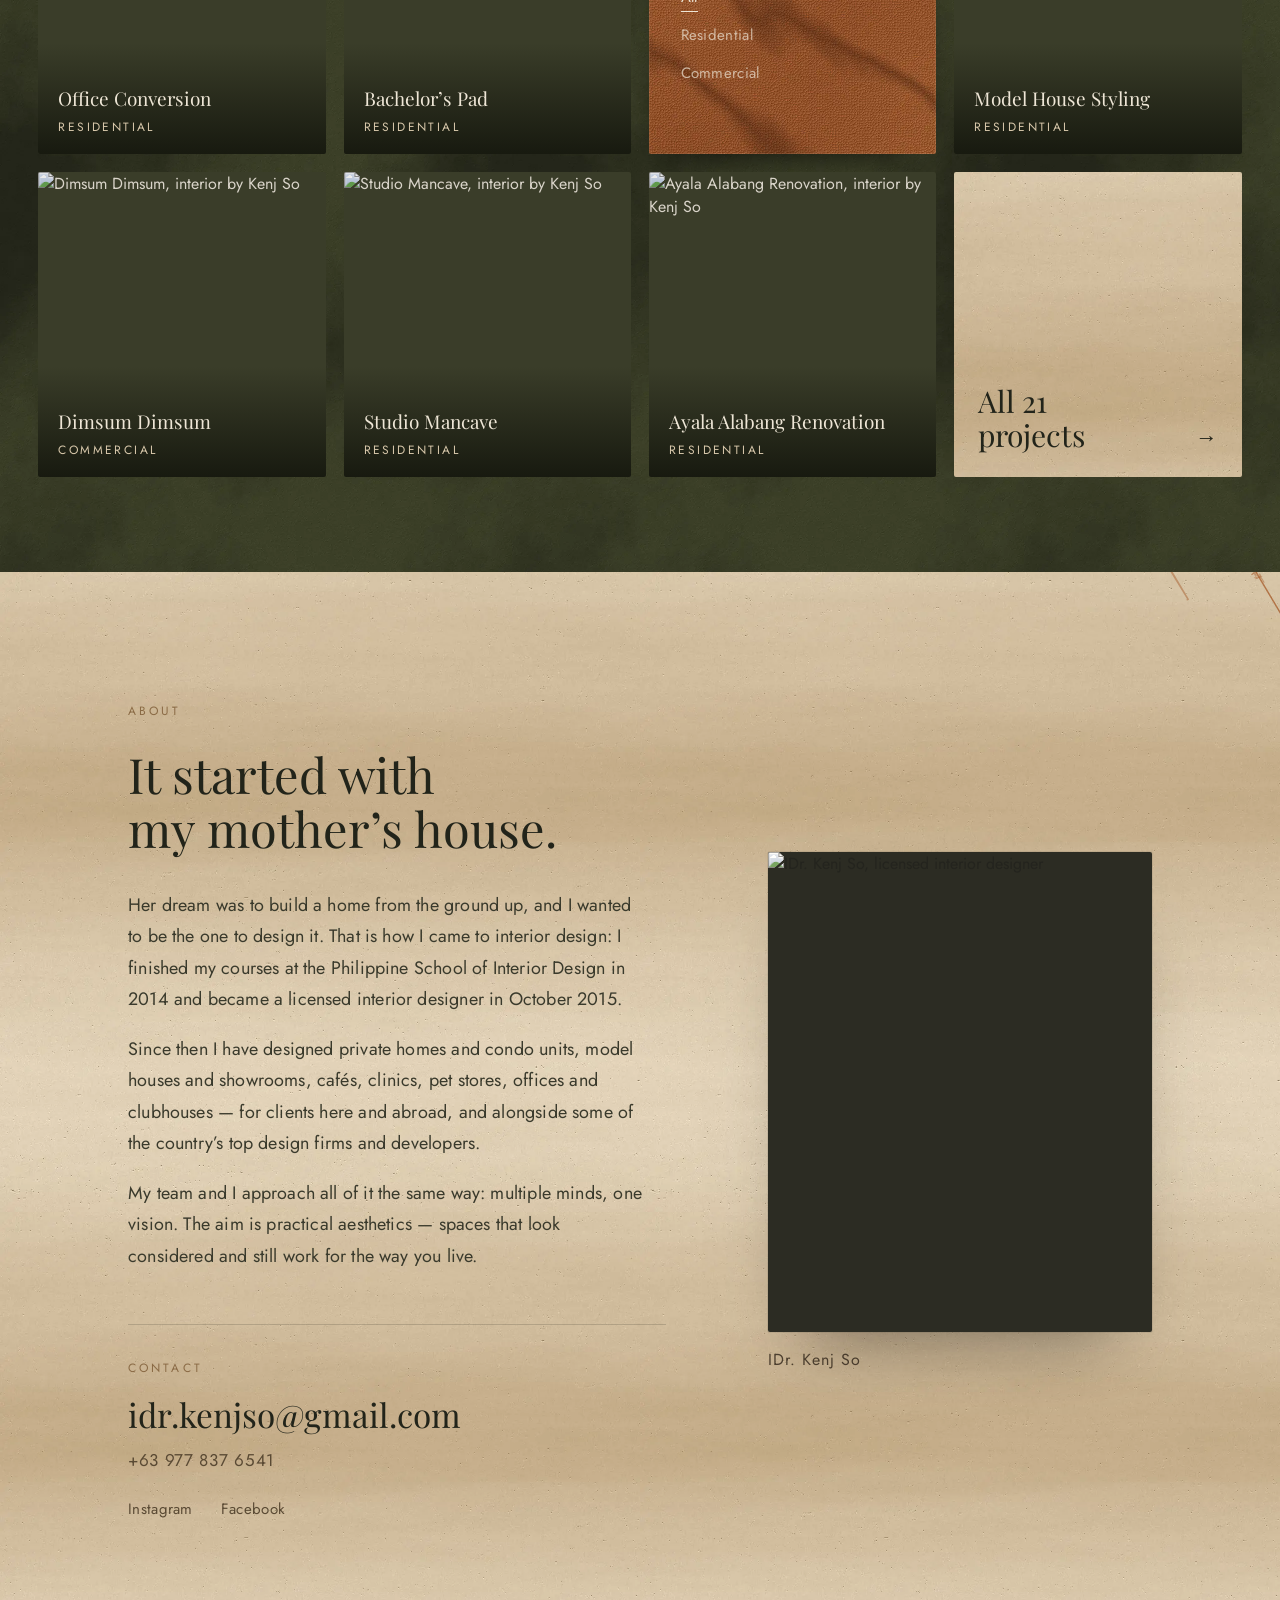
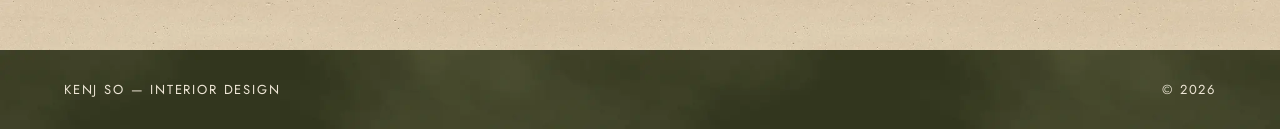
==== commit 1ddf918d: "Hide Village Amenities; add Alabang West Clubhouse placeholder Model House Styling takes Village Ame" ====
--- a/index.html
+++ b/index.html
@@ -68,5 +68,5 @@
 
 <footer class="limewash"><span>Kenj So — Interior Design</span><span>© 2026</span></footer>
 
-<script type="module" src="hero-sweep.js?v=ff6f8d1fd6"></script><script type="module" src="app.js?v=b177089873"></script>
+<script type="module" src="hero-sweep.js?v=ff6f8d1fd6"></script><script type="module" src="app.js?v=5557cc3cb3"></script>
 </body></html>
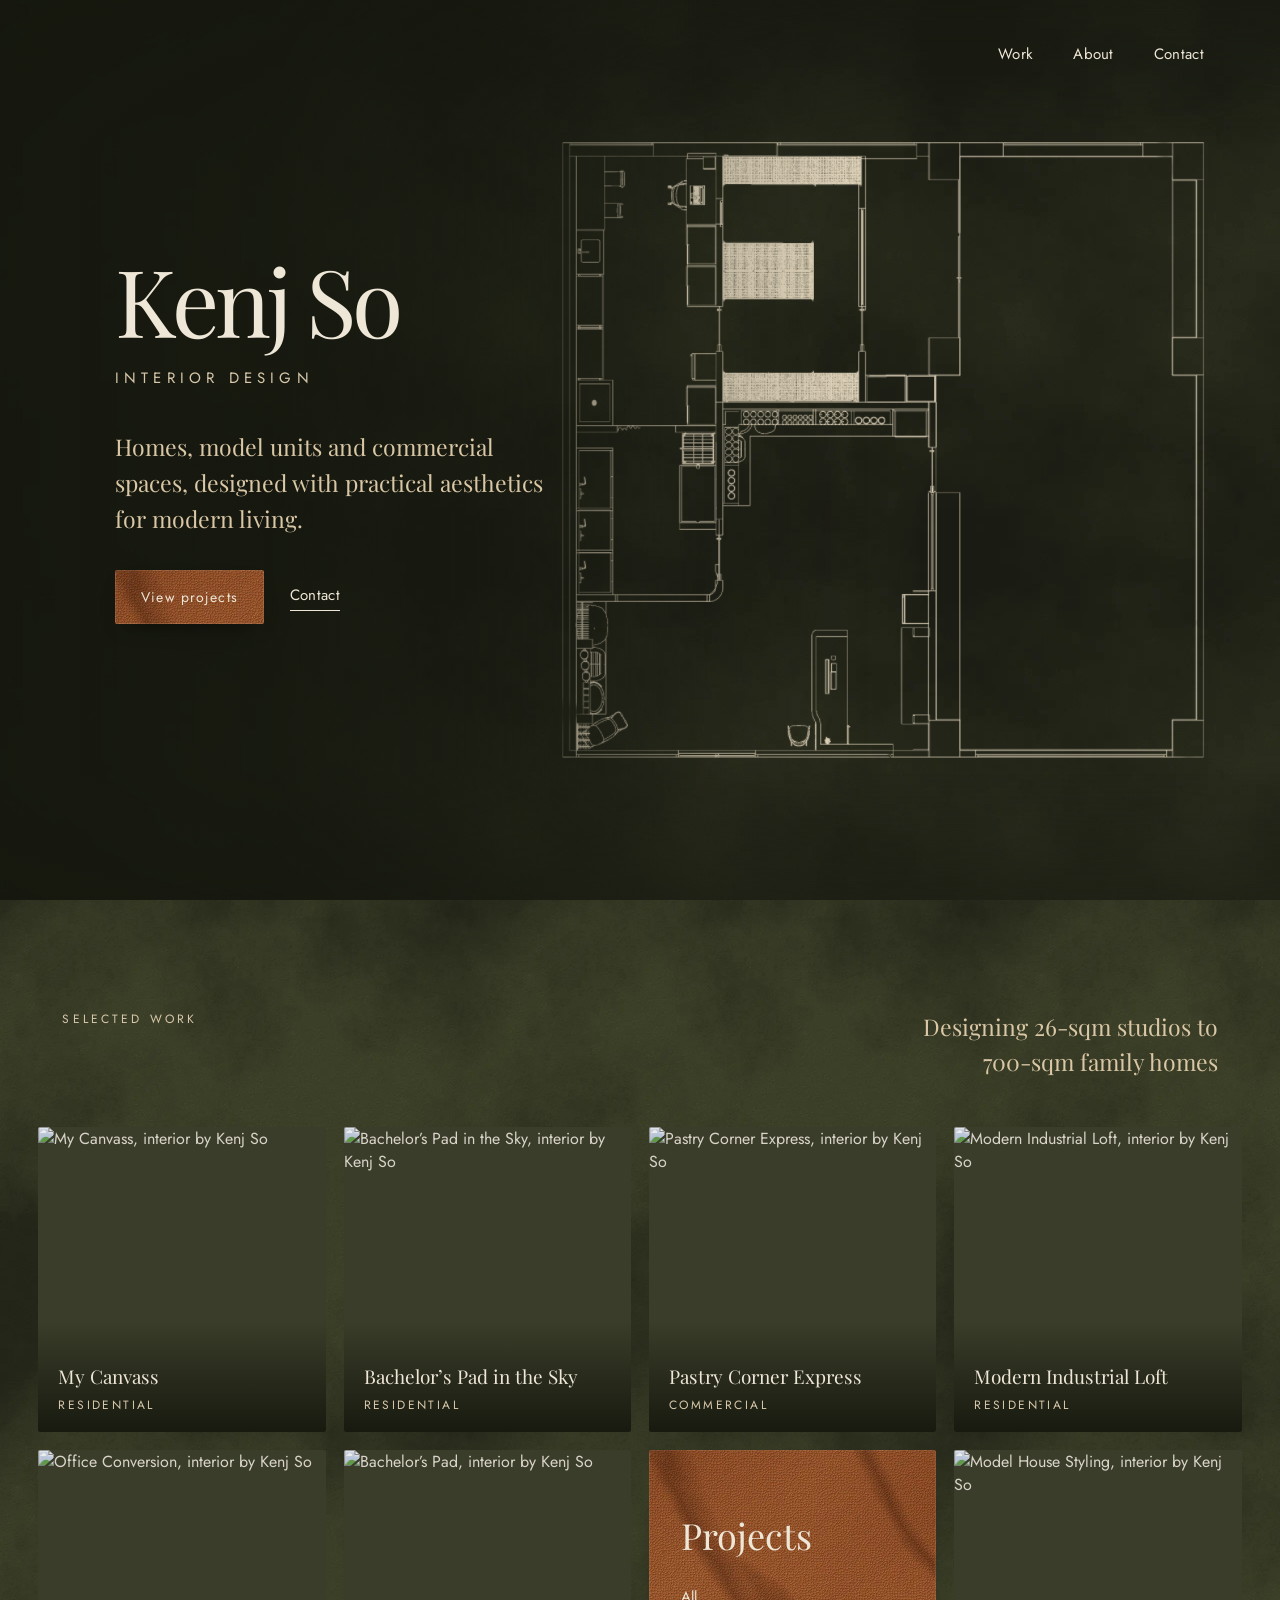
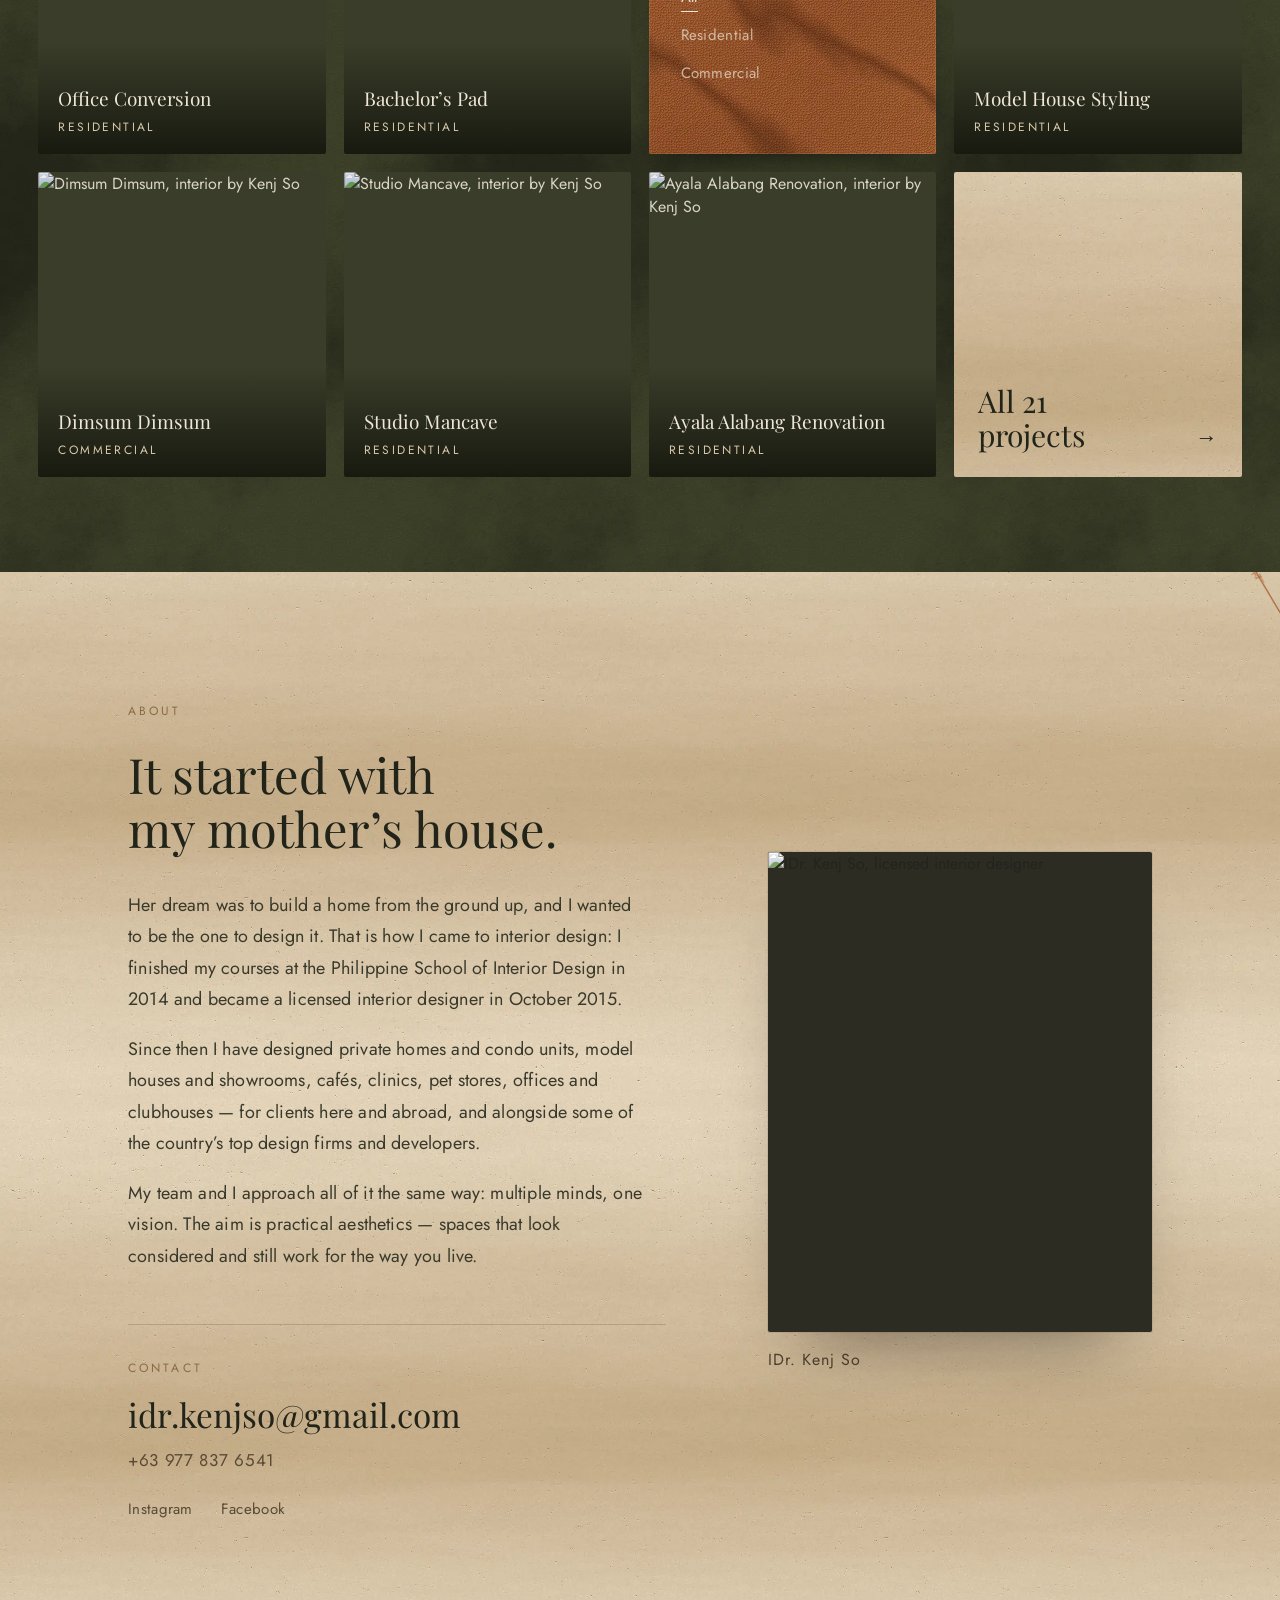
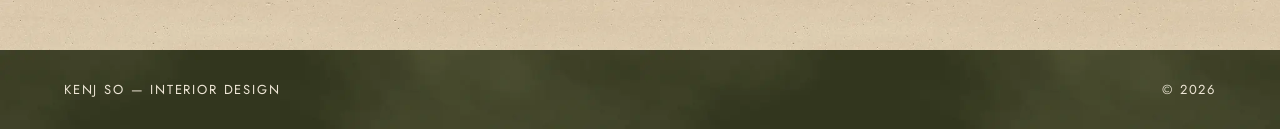
==== commit d16553d8: "Full-screen photo viewer on project pages Clicking any project photo (or the cover) opens a lightbox" ====
--- a/index.html
+++ b/index.html
@@ -9,7 +9,7 @@
 <meta name="robots" content="noindex, nofollow">
 <link rel="preconnect" href="https://fonts.googleapis.com"><link rel="preconnect" href="https://fonts.gstatic.com" crossorigin>
 <link href="https://fonts.googleapis.com/css2?family=Playfair+Display:ital,wght@0,400;0,500;1,400&family=Jost:wght@300;400;500&display=swap" rel="stylesheet">
-<link rel="stylesheet" href="style.css?v=fc8b260964">
+<link rel="stylesheet" href="style.css?v=c999221577">
 <link rel="stylesheet" href="hero-sweep.css?v=600a5cd5b3">
 </head>
 <body>
@@ -68,5 +68,5 @@
 
 <footer class="limewash"><span>Kenj So — Interior Design</span><span>© 2026</span></footer>
 
-<script type="module" src="hero-sweep.js?v=ff6f8d1fd6"></script><script type="module" src="app.js?v=5557cc3cb3"></script>
+<script type="module" src="hero-sweep.js?v=ff6f8d1fd6"></script><script type="module" src="app.js?v=62b2192953"></script>
 </body></html>
--- a/style.css
+++ b/style.css
@@ -315,3 +315,56 @@
 .pv-hero.is-placeholder { height: 62svh; min-height: 420px; background: var(--olive-700) var(--tex-limewash) 0 0 / 640px; }
 .pv-story.is-placeholder .pv-body p { color: var(--muted); font-style: italic; }
 .pv-story.is-placeholder .pv-body p:first-child::first-letter { float: none; font: inherit; padding: 0; color: inherit; }
+
+/* ---- Opening photos from a project ------------------------------------------ */
+.pv-media { display: block; width: 100%; height: 100%; padding: 0; border: 0; background: none; cursor: zoom-in; }
+.pv-media img, .pv-media video { display: block; width: 100%; height: 100%; object-fit: cover; transition: transform .8s var(--ease-out), filter .5s; }
+.pv-media:hover img, .pv-media:hover video { transform: scale(1.02); filter: brightness(1.06); }
+.pv-hero:not(.is-placeholder) { cursor: zoom-in; }
+.pv-hero video { position: absolute; inset: 0; width: 100%; height: 100%; object-fit: cover; }
+.pv-hero-open {
+  position: absolute; z-index: 2; right: 6%; bottom: 8%; padding: 11px 20px; border-radius: 999px; font-size: 14px; letter-spacing: var(--sans-track);
+  background: rgba(22, 24, 15, .55); border: 1px solid rgba(238, 230, 214, .2); -webkit-backdrop-filter: blur(10px); backdrop-filter: blur(10px); cursor: zoom-in;
+}
+.pv-hero-open:hover { background: var(--cognac-deep) var(--tex-leather) 0 0 / 256px; }
+
+/* ---- Lightbox ------------------------------------------------------------------ */
+html.lb-open, html.lb-open body { overflow: hidden; }
+.lightbox {
+  position: fixed; inset: 0; z-index: 90; display: grid; grid-template-rows: auto 1fr auto;
+  background: #0c0d08; color: var(--cream); -webkit-user-select: none; user-select: none;
+}
+.lightbox[hidden] { display: none; }
+.lb-bar { display: flex; align-items: center; gap: 20px; padding: 18px 4%; }
+.lb-title { margin: 0; font-family: var(--serif); font-size: 20px; flex: 1; min-width: 0; white-space: nowrap; overflow: hidden; text-overflow: ellipsis; }
+.lb-count { margin: 0; font-size: 14px; letter-spacing: .14em; color: var(--muted); font-variant-numeric: tabular-nums; }
+.lb-close { padding: 10px 20px; border-radius: 999px; font-size: 15px; background: rgba(238, 230, 214, .06); border: 1px solid rgba(238, 230, 214, .16); }
+.lb-close::after { content: " ✕"; font-size: 12px; margin-left: 4px; }
+.lb-close:hover { background: var(--cognac-deep) var(--tex-leather) 0 0 / 256px; }
+.lb-stage { position: relative; display: flex; align-items: center; justify-content: center; min-height: 0; padding: 0 7%; touch-action: pan-y; }
+.lb-stage img, .lb-stage video { max-width: 100%; max-height: 100%; object-fit: contain; box-shadow: 0 30px 80px -30px #000; }
+.lb-nav {
+  position: absolute; top: 50%; width: 52px; height: 52px; margin-top: -26px; border-radius: 50%;
+  background: rgba(238, 230, 214, .06); border: 1px solid rgba(238, 230, 214, .16); transition: background .25s;
+}
+.lb-nav::before { content: ""; position: absolute; inset: 0; margin: auto; width: 11px; height: 11px; border: solid var(--cream); border-width: 0 0 1.5px 1.5px; }
+.lb-prev { left: 2%; } .lb-prev::before { transform: translateX(2px) rotate(45deg); }
+.lb-next { right: 2%; } .lb-next::before { transform: translateX(-2px) rotate(-135deg); }
+.lb-nav:hover { background: var(--cognac-deep) var(--tex-leather) 0 0 / 256px; }
+.lb-strip {
+  display: flex; gap: 8px; overflow-x: auto; padding: 14px 4% 20px; scroll-snap-type: x proximity; scrollbar-width: thin;
+  scrollbar-color: rgba(238, 230, 214, .25) transparent; -webkit-overflow-scrolling: touch;
+}
+.lb-thumb { flex: 0 0 auto; width: 104px; height: 72px; padding: 0; border: 0; border-radius: 2px; overflow: hidden; scroll-snap-align: center; opacity: .45; transition: opacity .25s, outline-color .25s; outline: 1px solid transparent; outline-offset: 2px; background: var(--olive-800); }
+.lb-thumb img, .lb-thumb video { width: 100%; height: 100%; object-fit: cover; display: block; pointer-events: none; }
+.lb-thumb:hover { opacity: .8; }
+.lb-thumb[aria-selected=true] { opacity: 1; outline-color: var(--cognac); }
+@media (max-width: 700px) {
+  .lb-bar { padding: 14px 5%; gap: 12px; }
+  .lb-title { font-size: 17px; }
+  .lb-stage { padding: 0; }
+  .lb-nav { display: none; }                 /* swipe instead */
+  .lb-thumb { width: 72px; height: 52px; }
+  .lb-strip { padding: 10px 5% 16px; }
+  .pv-hero-open { right: auto; left: 7%; bottom: auto; top: 18px; font-size: 13px; padding: 9px 16px; }
+}
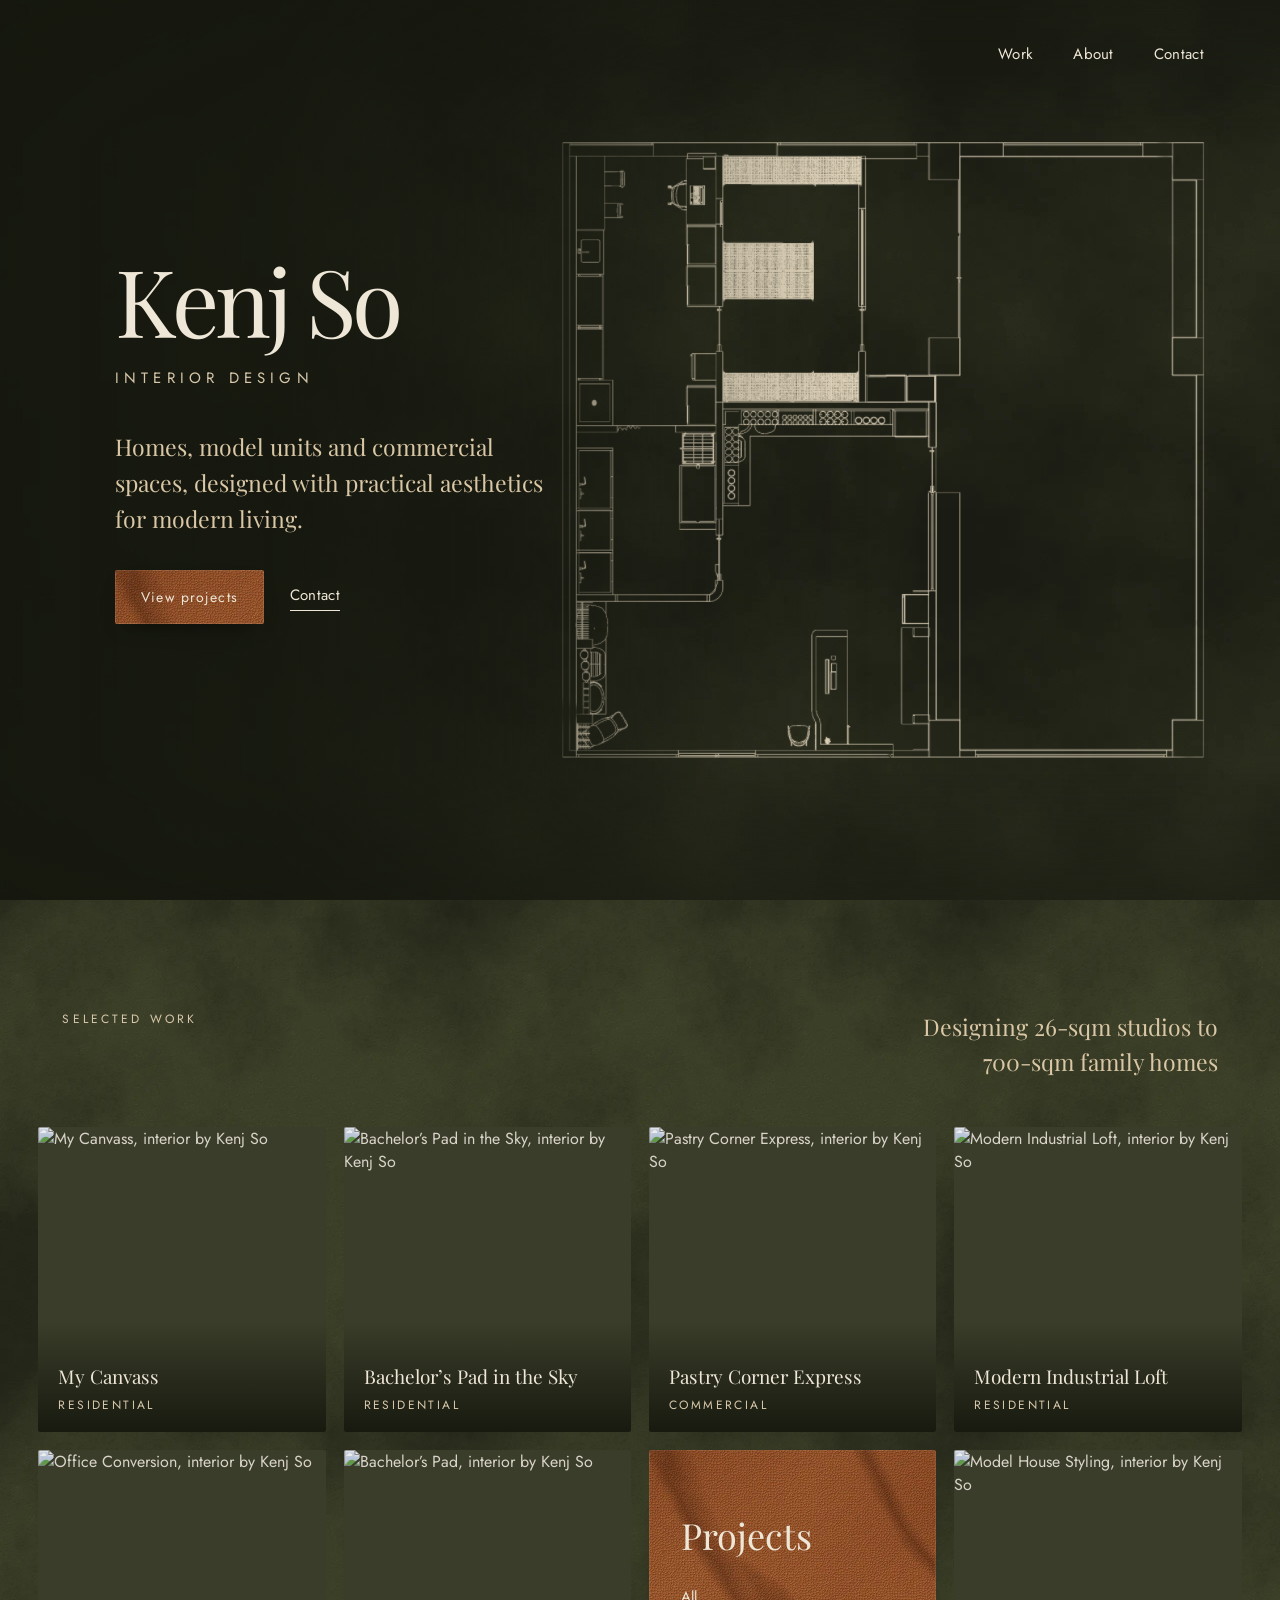
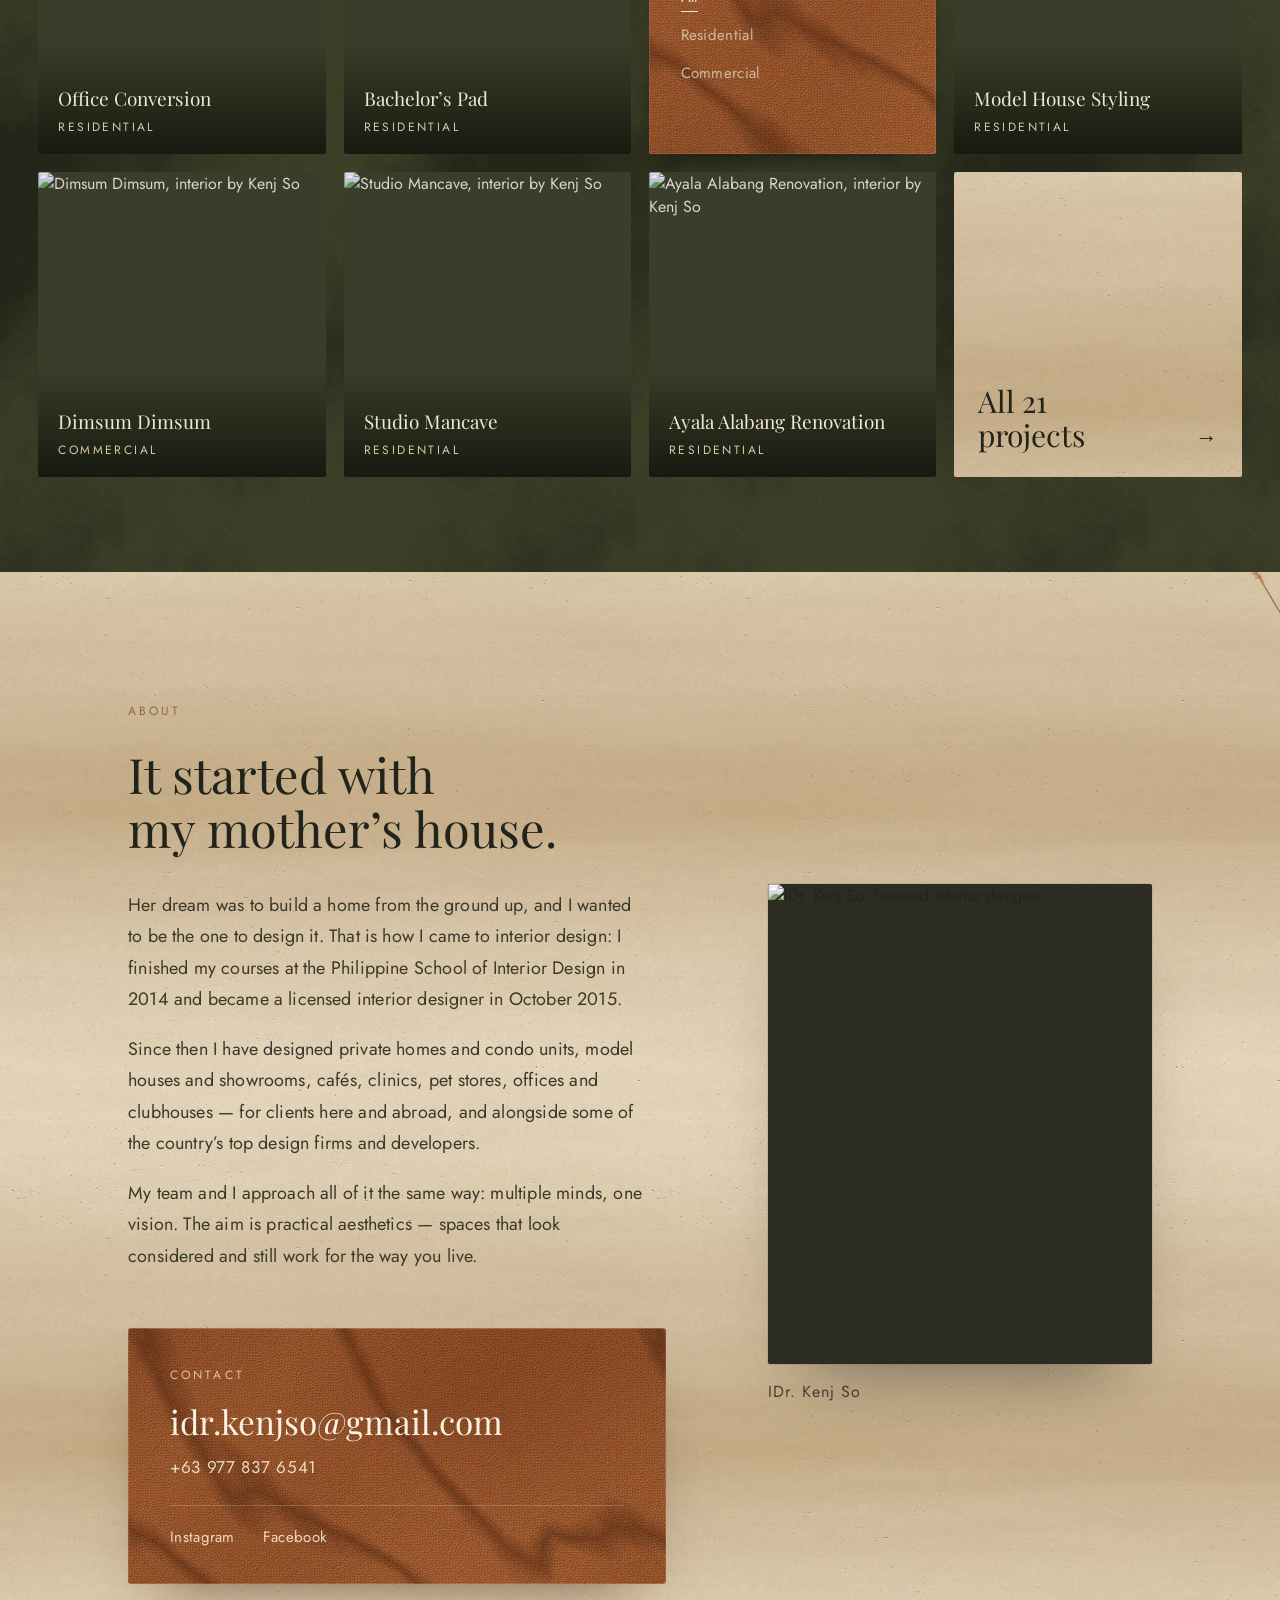
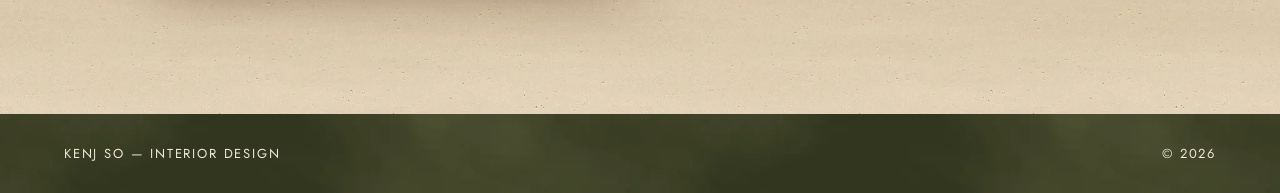
==== commit dc328e37: "Contact details on a cognac leather card Keeps the background sketches from crossing the email, phon" ====
--- a/index.html
+++ b/index.html
@@ -9,7 +9,7 @@
 <meta name="robots" content="noindex, nofollow">
 <link rel="preconnect" href="https://fonts.googleapis.com"><link rel="preconnect" href="https://fonts.gstatic.com" crossorigin>
 <link href="https://fonts.googleapis.com/css2?family=Playfair+Display:ital,wght@0,400;0,500;1,400&family=Jost:wght@300;400;500&display=swap" rel="stylesheet">
-<link rel="stylesheet" href="style.css?v=c999221577">
+<link rel="stylesheet" href="style.css?v=2201590482">
 <link rel="stylesheet" href="hero-sweep.css?v=600a5cd5b3">
 </head>
 <body>
@@ -55,7 +55,7 @@
     <p>Her dream was to build a home from the ground up, and I wanted to be the one to design it. That is how I came to interior design: I finished my courses at the Philippine School of Interior Design in 2014 and became a licensed interior designer in October 2015.</p>
     <p>Since then I have designed private homes and condo units, model houses and showrooms, cafés, clinics, pet stores, offices and clubhouses — for clients here and abroad, and alongside some of the country’s top design firms and developers.</p>
     <p>My team and I approach all of it the same way: multiple minds, one vision. The aim is practical aesthetics — spaces that look considered and still work for the way you live.</p>
-    <div class="contact" id="connect">
+    <div class="contact leather" id="connect">
       <p class="eyebrow">Contact</p>
       <a class="email" href="mailto:idr.kenjso@gmail.com">idr.kenjso@gmail.com</a>
       <a class="phone" href="tel:+639778376541">+63 977 837 6541</a>
--- a/style.css
+++ b/style.css
@@ -159,13 +159,17 @@
 .about .eyebrow { color: var(--bronze); }
 .about-copy > p:not(.eyebrow) { max-width: 520px; font-size: 18px; line-height: 1.75; color: #3a3a2c; letter-spacing: .01em; font-weight: 400; }
 .about .text-link:hover { color: var(--cognac-deep); }
-.contact { border-top: 1px solid var(--rule-dark); margin-top: 52px; padding-top: 34px; scroll-margin-top: 120px; }
-.contact .eyebrow { margin-bottom: 14px; }
-.email { display: inline-block; font-family: var(--serif); font-size: clamp(26px, 2.6vw, 38px); background: linear-gradient(var(--cognac), var(--cognac)) 0 100% / 0 1px no-repeat; transition: background-size .5s var(--ease-out), color .3s; }
-.email:hover { background-size: 100% 1px; color: var(--cognac-deep); }
-.phone { display: block; margin-top: 12px; font-size: 17px; letter-spacing: .04em; color: #5a4a34; }
-.socials { display: flex; gap: 28px; font-size: 15px; letter-spacing: var(--sans-track); margin-top: 26px; color: #5a4a34; }
-.socials a:hover, .phone:hover { color: var(--cognac-deep); }
+/* Contact sits on a cognac leather card, so the sketches behind never cross the details. */
+.contact {
+  position: relative; margin-top: 56px; padding: 38px 42px 36px; max-width: 560px; border-radius: 3px; scroll-margin-top: 120px;
+  box-shadow: inset 0 0 0 1px rgba(255, 225, 190, .14), inset 0 1px 0 rgba(255, 235, 210, .12), 0 30px 60px -34px rgba(60, 30, 10, .65);
+}
+.about .contact .eyebrow { margin-bottom: 14px; color: rgba(245, 226, 200, .78); }
+.email { display: inline-block; font-family: var(--serif); font-size: clamp(26px, 2.6vw, 38px); color: #fbf1e2; background: linear-gradient(currentColor, currentColor) 0 100% / 0 1px no-repeat; transition: background-size .5s var(--ease-out), color .3s; overflow-wrap: anywhere; }
+.email:hover { background-size: 100% 1px; color: #fff8ee; }
+.phone { display: block; margin-top: 12px; font-size: 17px; letter-spacing: .04em; color: rgba(250, 236, 216, .88); }
+.socials { display: flex; gap: 28px; font-size: 15px; letter-spacing: var(--sans-track); margin-top: 26px; padding-top: 20px; border-top: 1px solid rgba(255, 230, 200, .22); color: rgba(250, 236, 216, .88); }
+.socials a:hover, .phone:hover { color: #fff8ee; }
 .portrait { margin: 0; justify-self: end; width: 100%; max-width: 440px; position: relative; }
 .portrait img { display: block; width: 100%; aspect-ratio: 4 / 5; object-fit: cover; object-position: 50% 18%; border-radius: 2px; filter: saturate(.62) sepia(.12); box-shadow: 0 40px 70px -38px rgba(40, 30, 16, .55), 0 0 0 1px rgba(34, 36, 26, .08); background: var(--olive-800); }
 .portrait figcaption { position: static; margin-top: 16px; font-size: 16px; letter-spacing: .06em; color: #4e4030; }   /* mixed case: the title is "IDr." */
@@ -223,7 +227,8 @@
   .about h2 { font-size: 40px; }
   .about-copy > p:not(.eyebrow) { font-size: 17px; }
   .portrait { justify-self: center; max-width: 360px; }
-  .email { font-size: 30px; }
+  .email { font-size: 26px; }
+  .contact { padding: 30px 26px 28px; margin-top: 44px; }
   footer { flex-direction: column; gap: 8px; padding: 26px 8%; font-size: 11px; }
   .dialog-content { padding: 44px 24px; }
   .dialog-content h2 { font-size: 30px; }
